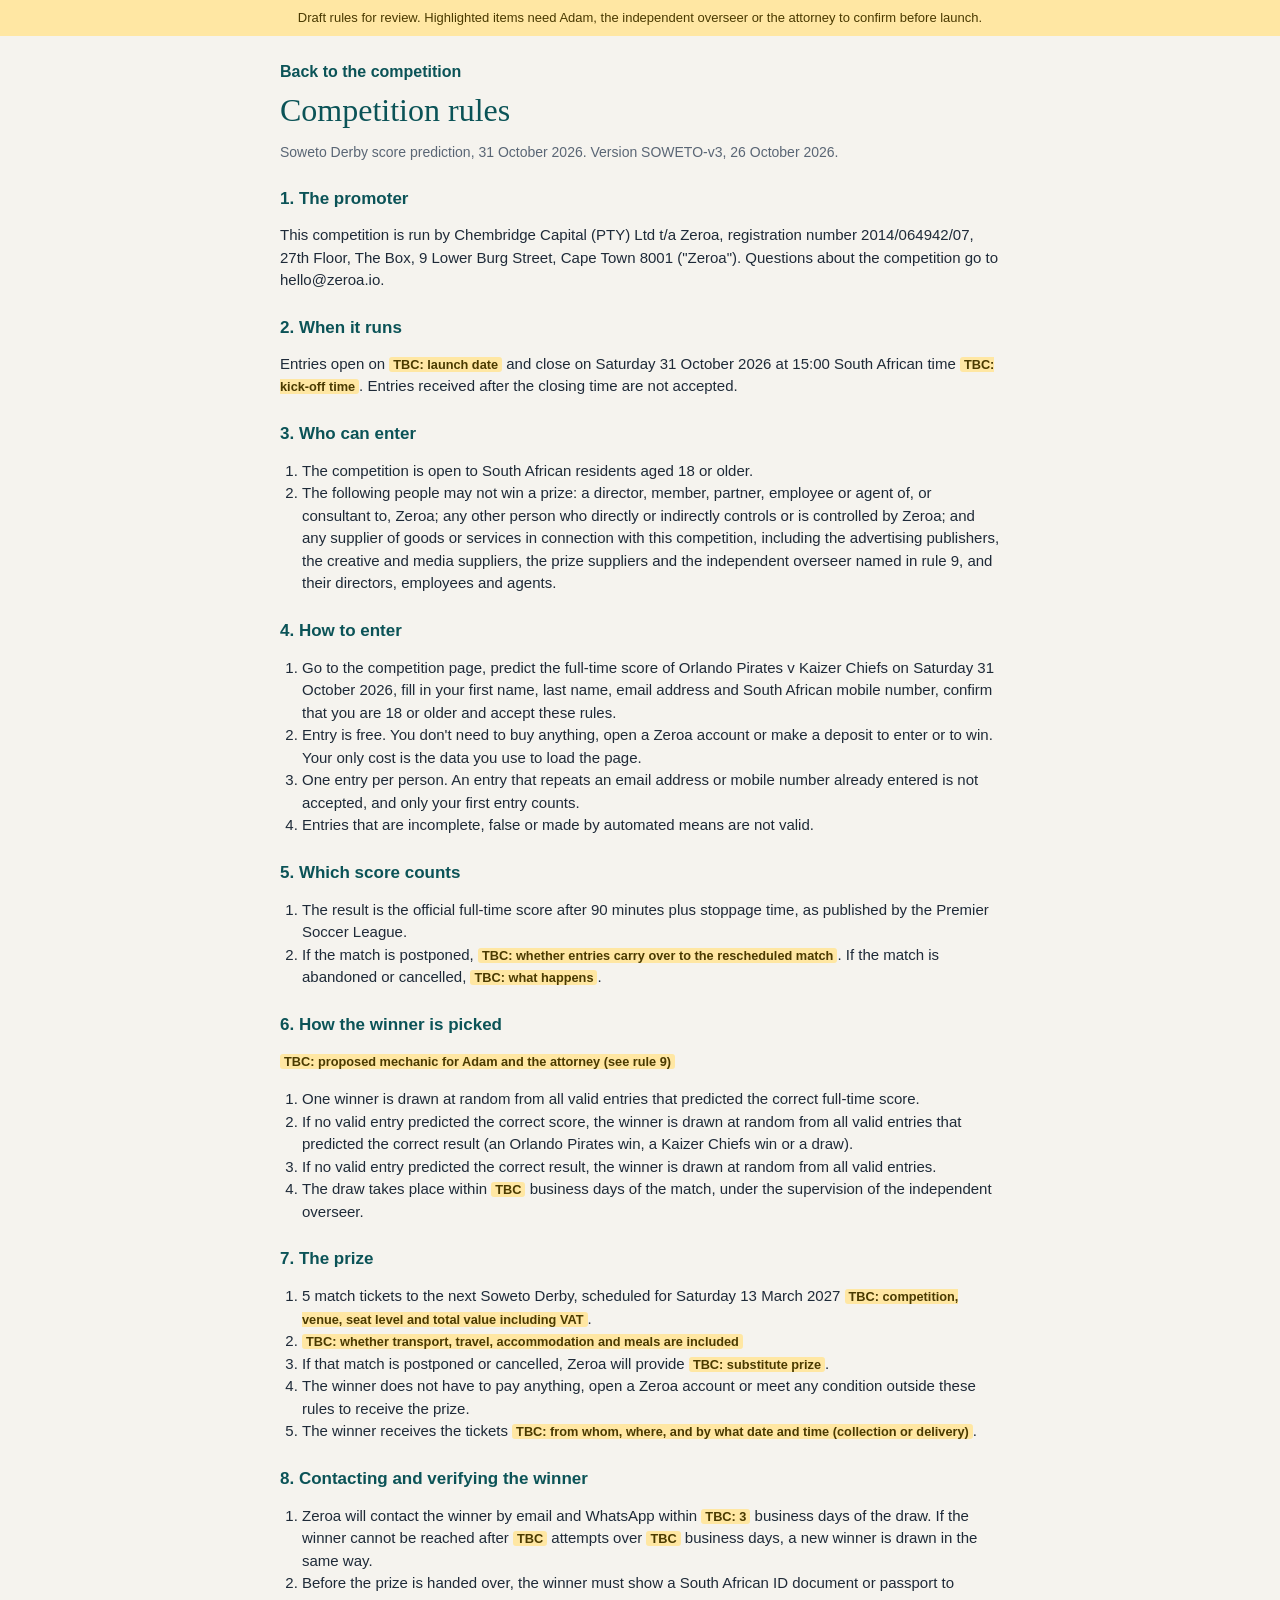
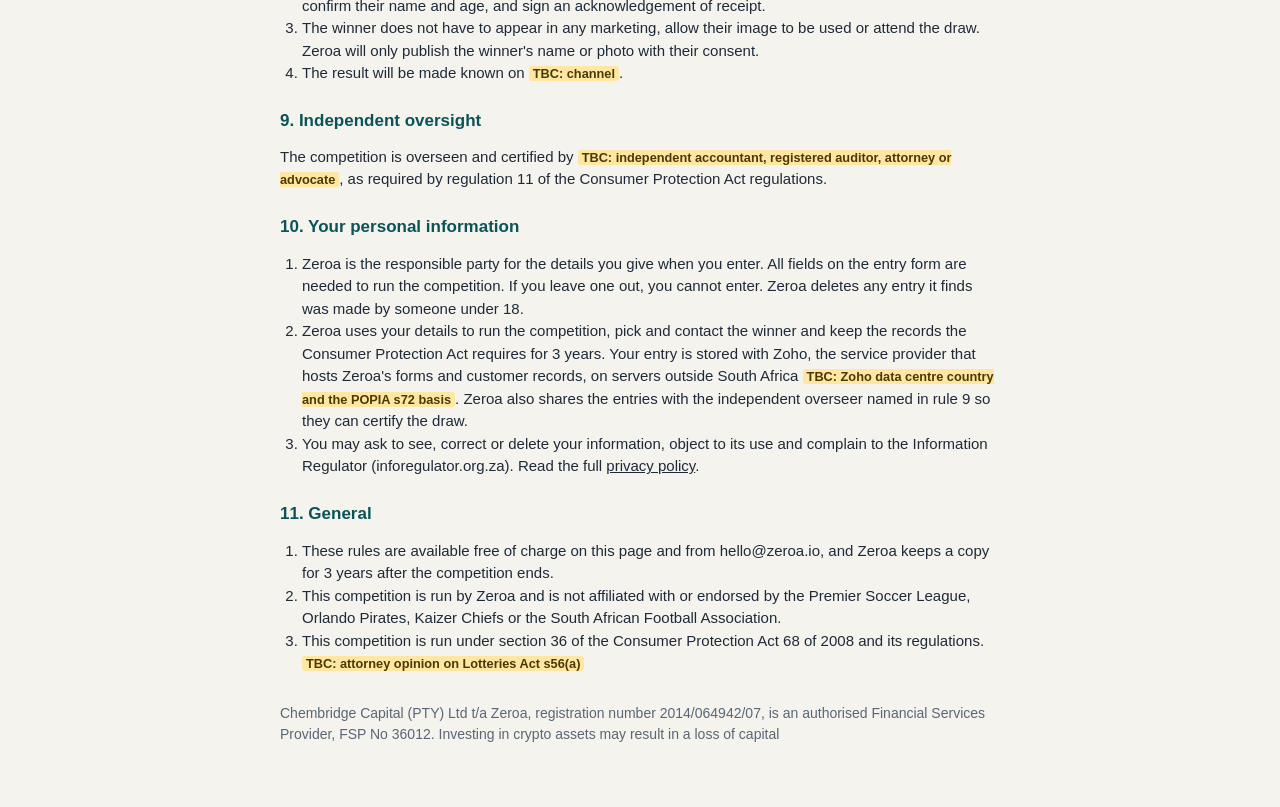
==== rules.html @ 2abee567 "Remove opt-in tick and How it works; winner contact line; all fields required Co-Authored-By: Claude" ====
<!DOCTYPE html>
<html lang="en">
<head>
  <meta charset="UTF-8">
  <meta name="viewport" content="width=device-width, initial-scale=1">
  <meta name="robots" content="noindex">
  <title>Competition rules: Soweto Derby score prediction | Zeroa</title>
  <link rel="stylesheet" href="style.css">
</head>
<body>
  <div class="draft-bar">Draft rules for review. Highlighted items need Adam, the independent overseer or the attorney to confirm before launch.</div>

  <main class="doc">
    <a class="back" href="index.html">Back to the competition</a>
    <h1>Competition rules</h1>
    <p class="meta">Soweto Derby score prediction, 31 October 2026. Version SOWETO-v3, 26 October 2026.</p>

    <h2>1. The promoter</h2>
    <p>This competition is run by Chembridge Capital (PTY) Ltd t/a Zeroa, registration number 2014/064942/07, 27th Floor, The Box, 9 Lower Burg Street, Cape Town 8001 ("Zeroa"). Questions about the competition go to hello@zeroa.io.</p>

    <h2>2. When it runs</h2>
    <p>Entries open on <span class="tbc">TBC: launch date</span> and close on Saturday 31 October 2026 at 15:00 South African time <span class="tbc">TBC: kick-off time</span>. Entries received after the closing time are not accepted.</p>

    <h2>3. Who can enter</h2>
    <ol>
      <li>The competition is open to South African residents aged 18 or older.</li>
      <li>The following people may not win a prize: a director, member, partner, employee or agent of, or consultant to, Zeroa; any other person who directly or indirectly controls or is controlled by Zeroa; and any supplier of goods or services in connection with this competition, including the advertising publishers, the creative and media suppliers, the prize suppliers and the independent overseer named in rule 9, and their directors, employees and agents.</li>
    </ol>

    <h2>4. How to enter</h2>
    <ol>
      <li>Go to the competition page, predict the full-time score of Orlando Pirates v Kaizer Chiefs on Saturday 31 October 2026, fill in your first name, last name, email address and South African mobile number, confirm that you are 18 or older and accept these rules.</li>
      <li>Entry is free. You don't need to buy anything, open a Zeroa account or make a deposit to enter or to win. Your only cost is the data you use to load the page.</li>
      <li>One entry per person. An entry that repeats an email address or mobile number already entered is not accepted, and only your first entry counts.</li>
      <li>Entries that are incomplete, false or made by automated means are not valid.</li>
    </ol>

    <h2>5. Which score counts</h2>
    <ol>
      <li>The result is the official full-time score after 90 minutes plus stoppage time, as published by the Premier Soccer League.</li>
      <li>If the match is postponed, <span class="tbc">TBC: whether entries carry over to the rescheduled match</span>. If the match is abandoned or cancelled, <span class="tbc">TBC: what happens</span>.</li>
    </ol>

    <h2>6. How the winner is picked</h2>
    <p><span class="tbc">TBC: proposed mechanic for Adam and the attorney (see rule 9)</span></p>
    <ol>
      <li>One winner is drawn at random from all valid entries that predicted the correct full-time score.</li>
      <li>If no valid entry predicted the correct score, the winner is drawn at random from all valid entries that predicted the correct result (an Orlando Pirates win, a Kaizer Chiefs win or a draw).</li>
      <li>If no valid entry predicted the correct result, the winner is drawn at random from all valid entries.</li>
      <li>The draw takes place within <span class="tbc">TBC</span> business days of the match, under the supervision of the independent overseer.</li>
    </ol>

    <h2>7. The prize</h2>
    <ol>
      <li>5 match tickets to the next Soweto Derby, scheduled for Saturday 13 March 2027 <span class="tbc">TBC: competition, venue, seat level and total value including VAT</span>.</li>
      <li><span class="tbc">TBC: whether transport, travel, accommodation and meals are included</span></li>
      <li>If that match is postponed or cancelled, Zeroa will provide <span class="tbc">TBC: substitute prize</span>.</li>
      <li>The winner does not have to pay anything, open a Zeroa account or meet any condition outside these rules to receive the prize.</li>
      <li>The winner receives the tickets <span class="tbc">TBC: from whom, where, and by what date and time (collection or delivery)</span>.</li>
    </ol>

    <h2>8. Contacting and verifying the winner</h2>
    <ol>
      <li>Zeroa will contact the winner by email and WhatsApp within <span class="tbc">TBC: 3</span> business days of the draw. If the winner cannot be reached after <span class="tbc">TBC</span> attempts over <span class="tbc">TBC</span> business days, a new winner is drawn in the same way.</li>
      <li>Before the prize is handed over, the winner must show a South African ID document or passport to confirm their name and age, and sign an acknowledgement of receipt.</li>
      <li>The winner does not have to appear in any marketing, allow their image to be used or attend the draw. Zeroa will only publish the winner's name or photo with their consent.</li>
      <li>The result will be made known on <span class="tbc">TBC: channel</span>.</li>
    </ol>

    <h2>9. Independent oversight</h2>
    <p>The competition is overseen and certified by <span class="tbc">TBC: independent accountant, registered auditor, attorney or advocate</span>, as required by regulation 11 of the Consumer Protection Act regulations.</p>

    <h2 id="privacy">10. Your personal information</h2>
    <ol>
      <li>Zeroa is the responsible party for the details you give when you enter. All fields on the entry form are needed to run the competition. If you leave one out, you cannot enter. Zeroa deletes any entry it finds was made by someone under 18.</li>
      <li>Zeroa uses your details to run the competition, pick and contact the winner and keep the records the Consumer Protection Act requires for 3 years. Your entry is stored with Zoho, the service provider that hosts Zeroa's forms and customer records, on servers outside South Africa <span class="tbc">TBC: Zoho data centre country and the POPIA s72 basis</span>. Zeroa also shares the entries with the independent overseer named in rule 9 so they can certify the draw.</li>
      <li>You may ask to see, correct or delete your information, object to its use and complain to the Information Regulator (inforegulator.org.za). Read the full <a href="https://www.zeroa.io/privacy-policy" target="_blank" rel="noopener">privacy policy</a>.</li>
    </ol>

    <h2>11. General</h2>
    <ol>
      <li>These rules are available free of charge on this page and from hello@zeroa.io, and Zeroa keeps a copy for 3 years after the competition ends.</li>
      <li>This competition is run by Zeroa and is not affiliated with or endorsed by the Premier Soccer League, Orlando Pirates, Kaizer Chiefs or the South African Football Association.</li>
      <li>This competition is run under section 36 of the Consumer Protection Act 68 of 2008 and its regulations. <span class="tbc">TBC: attorney opinion on Lotteries Act s56(a)</span></li>
    </ol>

    <p class="meta" style="margin-top:28px">Chembridge Capital (PTY) Ltd t/a Zeroa, registration number 2014/064942/07, is an authorised Financial Services Provider, FSP No 36012. Investing in crypto assets may result in a loss of capital</p>
  </main>
  <!-- the draft bar and TBC highlights stay on until every TBC above is replaced with confirmed wording -->
  <script>if (document.querySelector('.tbc')) document.body.classList.add('draft');</script>
</body>
</html>
---- style.css ----
/* Soweto Derby competition: Adam Kramer's slide 6 mock (teal card on cream), brand tokens from Zeroa KB build/cream/brand.css */
:root {
  --bg: #f5f3ee;
  --ink: #1e2a38;
  --muted: #5a6675;
  --teal: #127e83;
  --teal-deep: #0b5357;
  --teal-dark: #08393c;
  --line: rgba(255, 255, 255, 0.28);
  --bad: #ffb4a8;
  --serif: Georgia, "Georgia Pro", "Times New Roman", serif;
  --sans: "Segoe UI", Arial, Helvetica, sans-serif;
}
* { box-sizing: border-box; }
html, body { margin: 0; padding: 0; }
body { background: var(--bg); color: var(--ink); font: 16px/1.5 var(--sans); -webkit-text-size-adjust: 100%; }
a { color: inherit; }

/* review build only: shows until DRAFT is switched off in the page script */
.draft-bar { display: none; background: #ffe7a3; color: #4a3a00; font-size: 13px; padding: 8px 16px; text-align: center; }
.draft .draft-bar { display: block; }
.tbc { display: none; }
.draft .tbc { display: inline; background: #ffe7a3; color: #4a3a00; border-radius: 3px; padding: 0 4px; font-size: 0.85em; font-weight: 600; }

.shell { max-width: 560px; margin: 0 auto; padding: 0 0 32px; }
.card { background: var(--teal); color: #fff; overflow: hidden; }
@media (min-width: 600px) { .shell { padding: 32px 16px 48px; } .card { border-radius: 18px; box-shadow: 0 12px 40px rgba(8, 57, 60, 0.18); } }

/* hero: Adam's photo goes in --hero-img when he sends it; until then a pitch-line gradient holds the space */
.hero { position: relative; padding: 36px 24px 56px; background:
    linear-gradient(160deg, rgba(8, 57, 60, 0.55), rgba(8, 57, 60, 0.15)),
    var(--hero-img, repeating-linear-gradient(90deg, transparent 0 46px, rgba(255, 255, 255, 0.05) 46px 48px)),
    linear-gradient(160deg, var(--teal-dark), var(--teal-deep));
  background-size: cover; background-position: center; clip-path: polygon(0 0, 100% 0, 100% 86%, 0 100%); }
.hero h1 { font: 400 clamp(34px, 9vw, 46px)/1.05 var(--serif); margin: 0 0 14px; letter-spacing: -0.5px; }
.hero p { margin: 0; max-width: 30em; font-size: 15px; color: rgba(255, 255, 255, 0.92); }

.body { padding: 8px 24px 28px; }
.match { display: grid; grid-template-columns: 1fr auto auto auto 1fr; align-items: center; gap: 10px; margin: 6px 0 4px; }
.match .team { font-weight: 600; font-size: 16px; line-height: 1.2; }
.match .team.home { text-align: right; }
.match .dash { font-size: 22px; opacity: 0.85; }
.score { width: 54px; height: 54px; border: 2px solid transparent; border-radius: 10px; background: #fff; color: var(--ink);
  font: 600 26px var(--sans); text-align: center; -moz-appearance: textfield; }
.score::-webkit-outer-spin-button, .score::-webkit-inner-spin-button { -webkit-appearance: none; margin: 0; }
.hint { font-size: 13px; color: #fff; text-align: center; margin: 4px 0 18px; }

.grid { display: grid; grid-template-columns: 1fr 1fr; gap: 0 14px; }
.field { margin-bottom: 12px; }
.field.full { grid-column: 1 / -1; }
@media (max-width: 380px) { .grid { grid-template-columns: 1fr; } }
label.lbl { display: block; font-size: 14px; font-weight: 500; margin-bottom: 4px; }
input.txt { width: 100%; height: 46px; border: 2px solid transparent; border-radius: 10px; background: #fff; color: var(--ink); padding: 10px 12px; font: 16px var(--sans); }
input.bad, .score.bad { border-color: var(--bad); }
input.txt:focus, .score:focus { outline: none; border-color: #ffd36b; }
.err { display: none; background: #fff1ef; color: #a1261b; font-size: 13px; font-weight: 600; border-radius: 6px; padding: 4px 8px; margin-top: 6px; }
.err.show { display: block; }

.tick { display: flex; gap: 10px; align-items: flex-start; margin: 10px 0 2px; font-size: 14px; cursor: pointer; }
.tick input { width: 20px; height: 20px; min-width: 20px; margin: 1px 0 0; accent-color: #fff; cursor: pointer; }
.go { display: block; width: 100%; margin-top: 18px; border: 0; border-radius: 28px; background: #fff; color: var(--teal-deep);
  font: 700 17px var(--sans); padding: 15px 0; cursor: pointer; }
.go:hover { background: #e9f4f4; }
.go:focus-visible, .tick input:focus-visible { outline: 3px solid #ffd36b; outline-offset: 2px; }
.notice { font-size: 12.5px; color: #fff; margin: 12px 0 0; }
.go:disabled { opacity: 0.7; cursor: wait; }

.disclaimer { margin: 0; padding: 0 24px 4px; font-size: 13px; color: #fff; text-align: center; }

.brand { text-align: center; padding: 22px 24px 26px; }
.brand img { width: 128px; height: auto; filter: brightness(0) invert(1); }

.done, .closed { display: none; padding: 8px 24px 28px; }
.done h2, .closed h2 { font: 400 34px/1.1 var(--serif); margin: 0 0 12px; }
.pick { background: rgba(8, 57, 60, 0.35); border-radius: 12px; padding: 14px 16px; margin: 14px 0; font-size: 18px; font-weight: 600; text-align: center; }
.join { display: inline-block; margin-top: 8px; background: #fff; color: var(--teal-deep); border-radius: 22px; padding: 11px 20px; font-weight: 700; text-decoration: none; }
.state-done .entry, .state-closed .entry { display: none; }
.state-done .done { display: block; }
.state-closed .closed { display: block; }

.foot { color: var(--muted); font-size: 12px; line-height: 1.5; padding: 16px 24px 0; }
.foot p { margin: 0 0 8px; }

/* rules page */
.doc { max-width: 760px; margin: 0 auto; padding: 24px 20px 48px; color: var(--ink); }
.doc h1 { font: 400 32px/1.15 var(--serif); color: var(--teal-deep); margin: 8px 0 4px; }
.doc h2 { font: 600 17px var(--sans); color: var(--teal-deep); margin: 26px 0 8px; }
.doc p, .doc li { font-size: 15px; }
.doc ol, .doc ul { padding-left: 22px; }
.doc .meta { color: var(--muted); font-size: 14px; }
.doc .back { color: var(--teal-deep); font-weight: 600; text-decoration: none; }
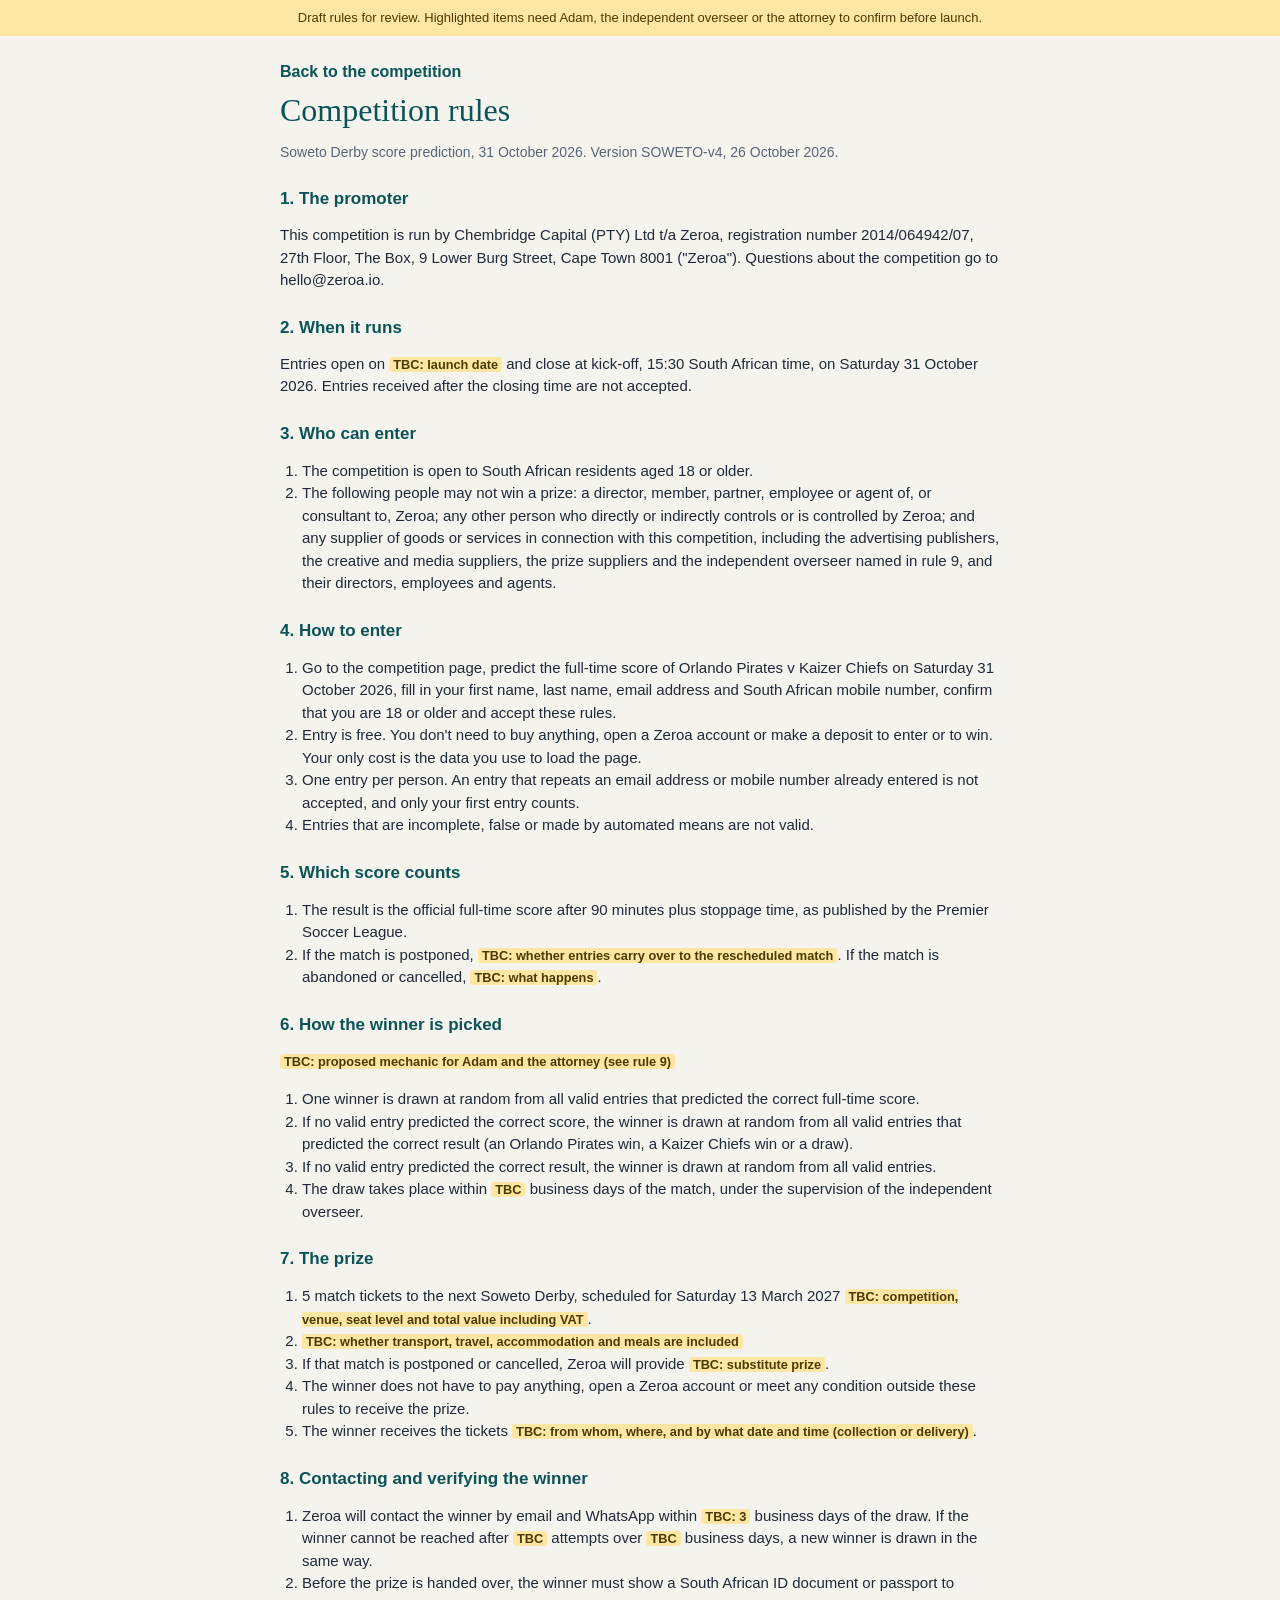
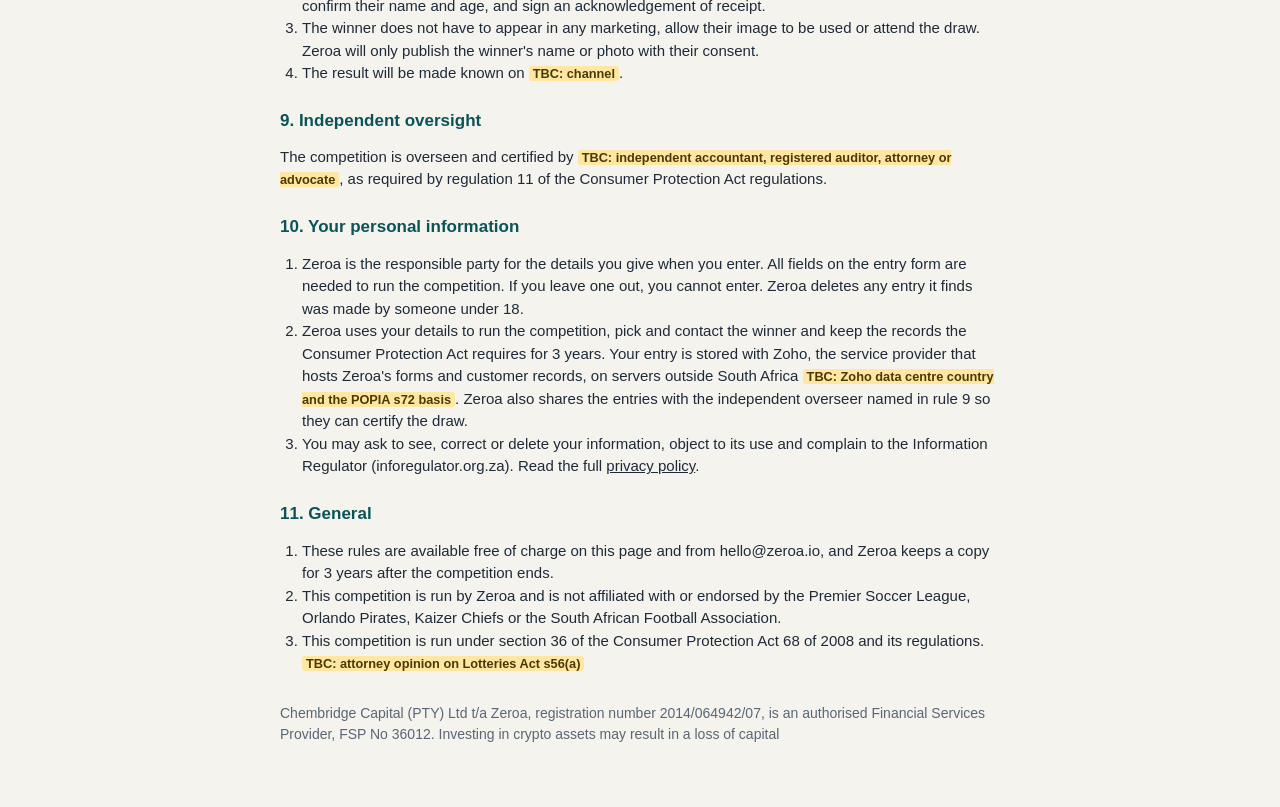
==== commit 1d294153: "Close entries at kick-off, 15:30 SAST on 31 Oct; show it on the page Co-Authored-By: Claude Opus 5.5" ====
--- a/rules.html
+++ b/rules.html
@@ -5,7 +5,7 @@
   <meta name="viewport" content="width=device-width, initial-scale=1">
   <meta name="robots" content="noindex">
   <title>Competition rules: Soweto Derby score prediction | Zeroa</title>
-  <link rel="stylesheet" href="style.css">
+  <link rel="stylesheet" href="style.css?v=4">
 </head>
 <body>
   <div class="draft-bar">Draft rules for review. Highlighted items need Adam, the independent overseer or the attorney to confirm before launch.</div>
@@ -13,13 +13,13 @@
   <main class="doc">
     <a class="back" href="index.html">Back to the competition</a>
     <h1>Competition rules</h1>
-    <p class="meta">Soweto Derby score prediction, 31 October 2026. Version SOWETO-v3, 26 October 2026.</p>
+    <p class="meta">Soweto Derby score prediction, 31 October 2026. Version SOWETO-v4, 26 October 2026.</p>
 
     <h2>1. The promoter</h2>
     <p>This competition is run by Chembridge Capital (PTY) Ltd t/a Zeroa, registration number 2014/064942/07, 27th Floor, The Box, 9 Lower Burg Street, Cape Town 8001 ("Zeroa"). Questions about the competition go to hello@zeroa.io.</p>
 
     <h2>2. When it runs</h2>
-    <p>Entries open on <span class="tbc">TBC: launch date</span> and close on Saturday 31 October 2026 at 15:00 South African time <span class="tbc">TBC: kick-off time</span>. Entries received after the closing time are not accepted.</p>
+    <p>Entries open on <span class="tbc">TBC: launch date</span> and close at kick-off, 15:30 South African time, on Saturday 31 October 2026. Entries received after the closing time are not accepted.</p>
 
     <h2>3. Who can enter</h2>
     <ol>
--- a/style.css
+++ b/style.css
@@ -34,6 +34,7 @@
   background-size: cover; background-position: center; clip-path: polygon(0 0, 100% 0, 100% 86%, 0 100%); }
 .hero h1 { font: 400 clamp(34px, 9vw, 46px)/1.05 var(--serif); margin: 0 0 14px; letter-spacing: -0.5px; }
 .hero p { margin: 0; max-width: 30em; font-size: 15px; color: rgba(255, 255, 255, 0.92); }
+.hero .closes { margin-top: 10px; font-weight: 600; color: #fff; }
 
 .body { padding: 8px 24px 28px; }
 .match { display: grid; grid-template-columns: 1fr auto auto auto 1fr; align-items: center; gap: 10px; margin: 6px 0 4px; }
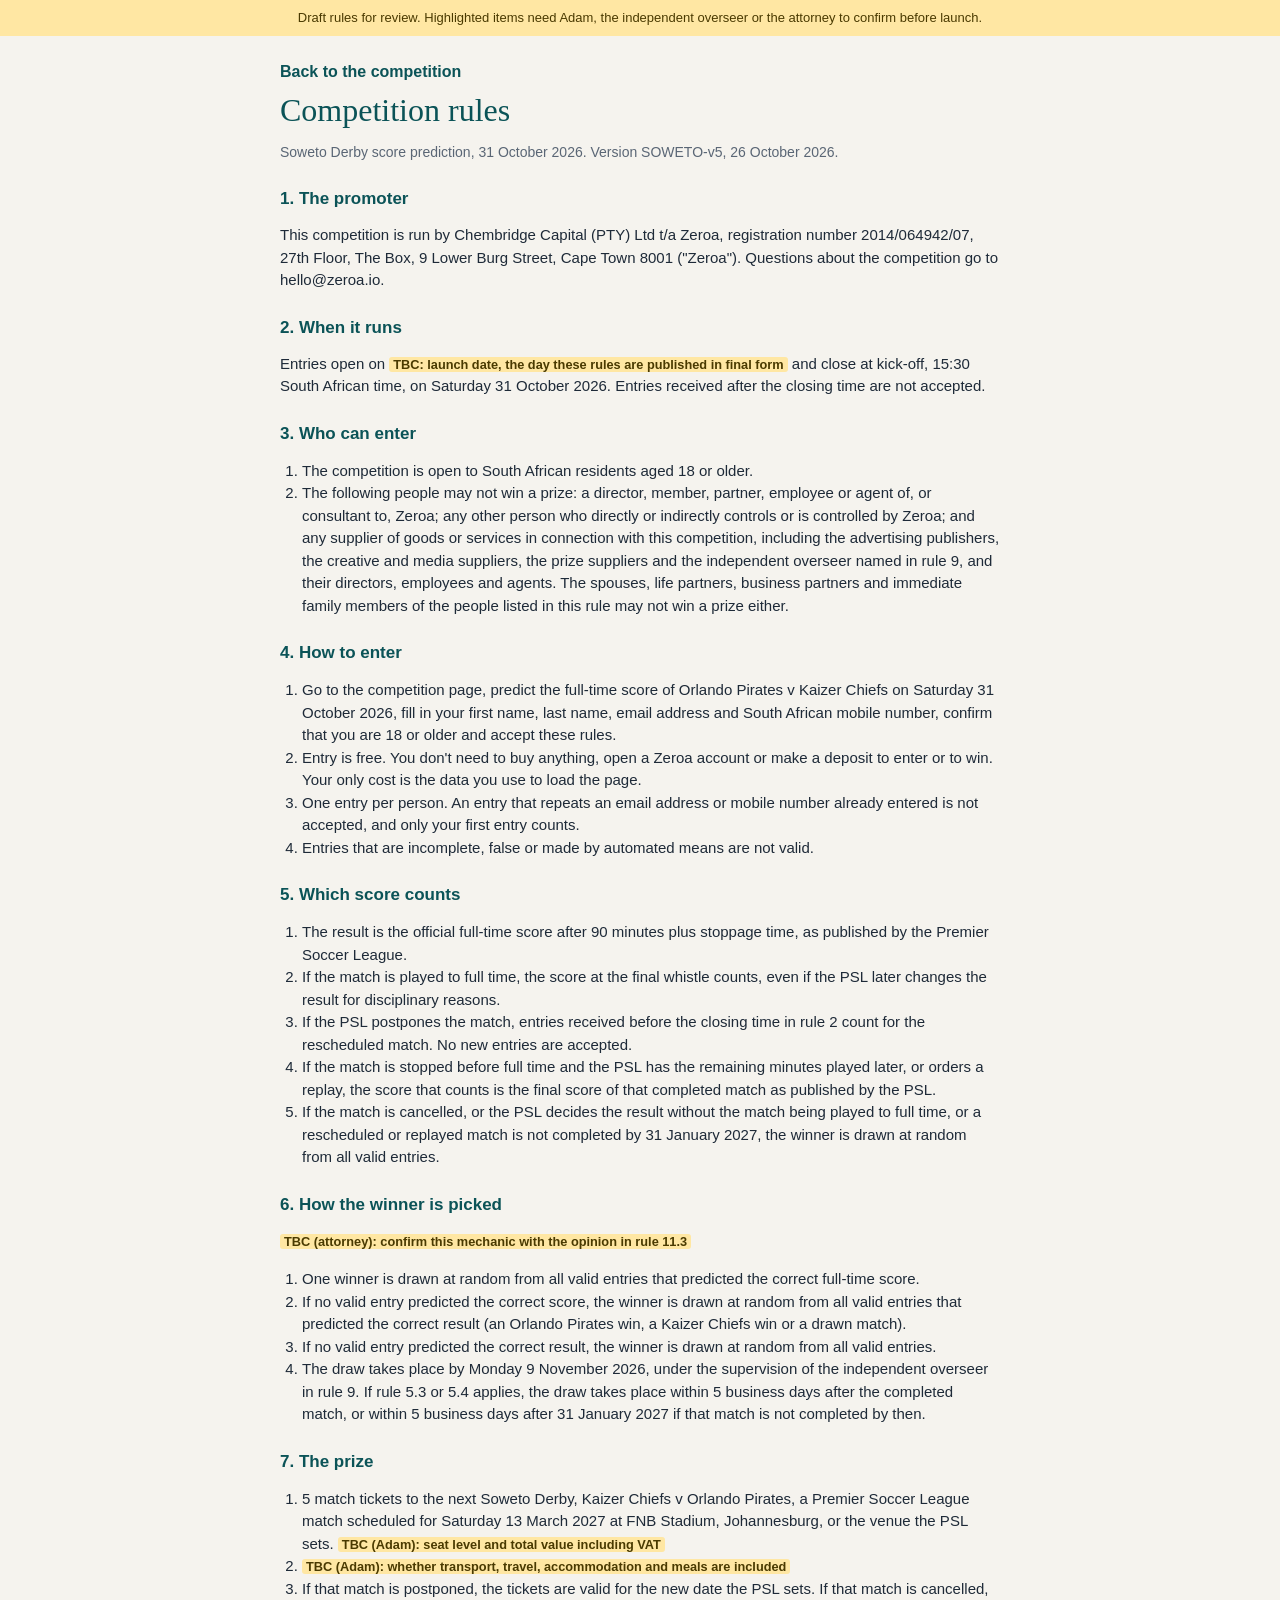
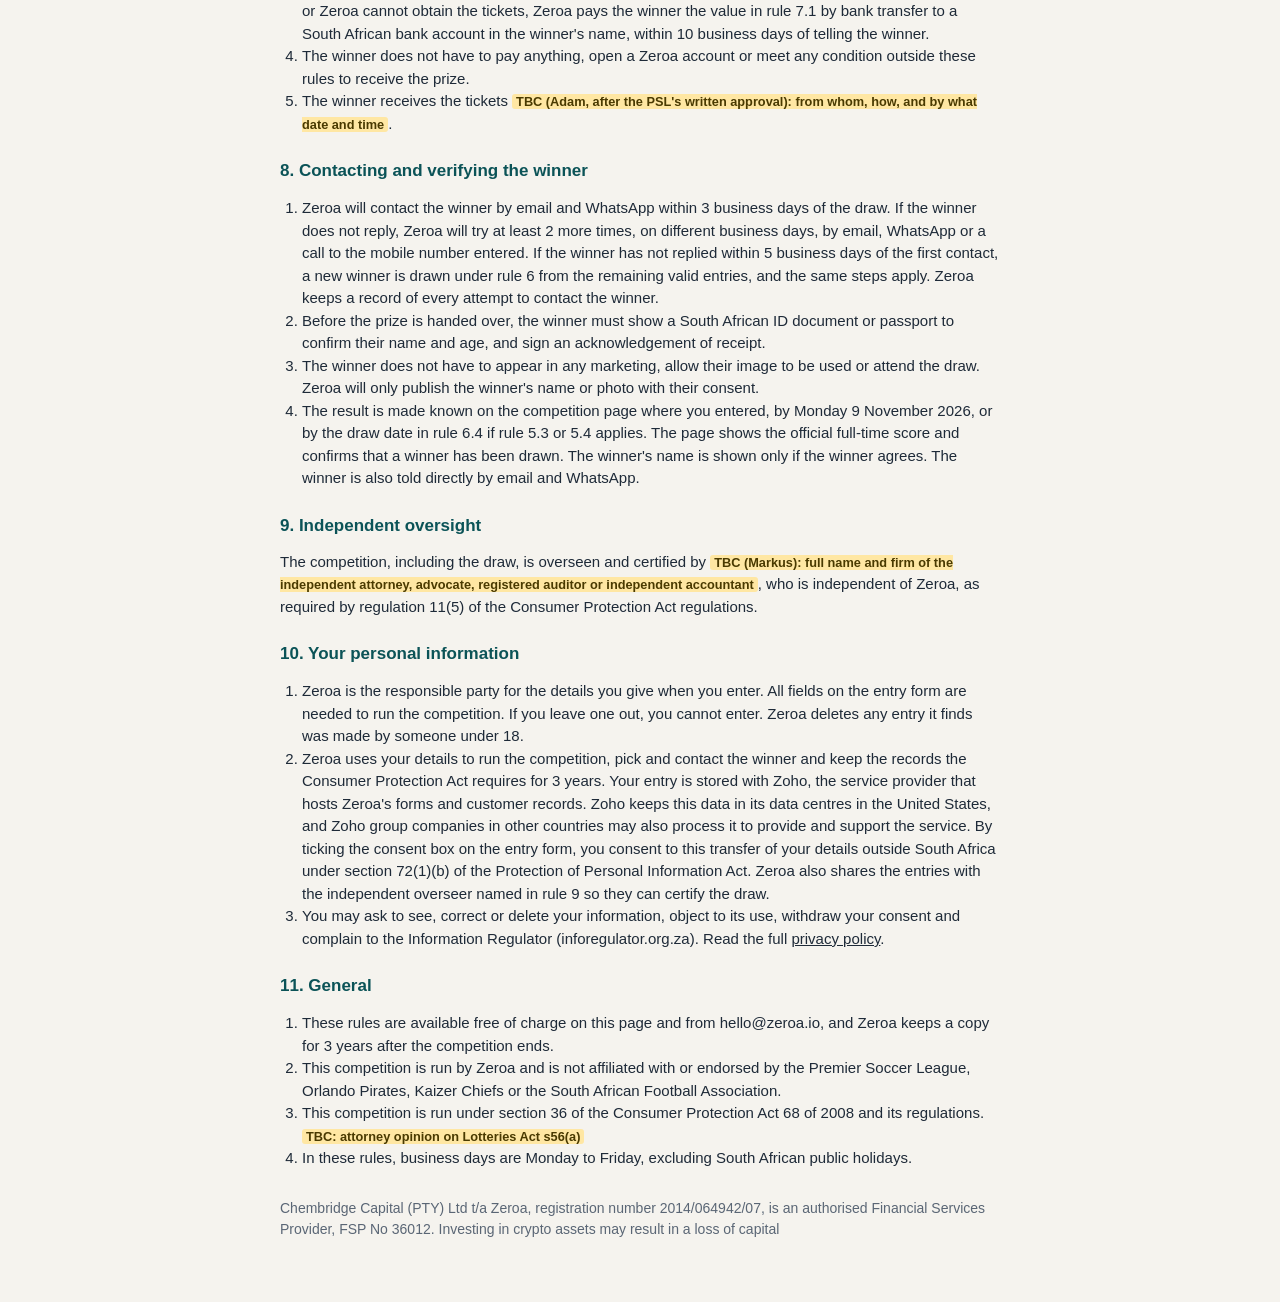
==== commit a5e08176: "v5: close sourced and decided TBCs (postponement, draw by 9 Nov, winner contact, US data consent tic" ====
--- a/rules.html
+++ b/rules.html
@@ -13,18 +13,18 @@
   <main class="doc">
     <a class="back" href="index.html">Back to the competition</a>
     <h1>Competition rules</h1>
-    <p class="meta">Soweto Derby score prediction, 31 October 2026. Version SOWETO-v4, 26 October 2026.</p>
+    <p class="meta">Soweto Derby score prediction, 31 October 2026. Version SOWETO-v5, 26 October 2026.</p>
 
     <h2>1. The promoter</h2>
     <p>This competition is run by Chembridge Capital (PTY) Ltd t/a Zeroa, registration number 2014/064942/07, 27th Floor, The Box, 9 Lower Burg Street, Cape Town 8001 ("Zeroa"). Questions about the competition go to hello@zeroa.io.</p>
 
     <h2>2. When it runs</h2>
-    <p>Entries open on <span class="tbc">TBC: launch date</span> and close at kick-off, 15:30 South African time, on Saturday 31 October 2026. Entries received after the closing time are not accepted.</p>
+    <p>Entries open on <span class="tbc">TBC: launch date, the day these rules are published in final form</span> and close at kick-off, 15:30 South African time, on Saturday 31 October 2026. Entries received after the closing time are not accepted.</p>
 
     <h2>3. Who can enter</h2>
     <ol>
       <li>The competition is open to South African residents aged 18 or older.</li>
-      <li>The following people may not win a prize: a director, member, partner, employee or agent of, or consultant to, Zeroa; any other person who directly or indirectly controls or is controlled by Zeroa; and any supplier of goods or services in connection with this competition, including the advertising publishers, the creative and media suppliers, the prize suppliers and the independent overseer named in rule 9, and their directors, employees and agents.</li>
+      <li>The following people may not win a prize: a director, member, partner, employee or agent of, or consultant to, Zeroa; any other person who directly or indirectly controls or is controlled by Zeroa; and any supplier of goods or services in connection with this competition, including the advertising publishers, the creative and media suppliers, the prize suppliers and the independent overseer named in rule 9, and their directors, employees and agents. The spouses, life partners, business partners and immediate family members of the people listed in this rule may not win a prize either.</li>
     </ol>
 
     <h2>4. How to enter</h2>
@@ -38,43 +38,46 @@
     <h2>5. Which score counts</h2>
     <ol>
       <li>The result is the official full-time score after 90 minutes plus stoppage time, as published by the Premier Soccer League.</li>
-      <li>If the match is postponed, <span class="tbc">TBC: whether entries carry over to the rescheduled match</span>. If the match is abandoned or cancelled, <span class="tbc">TBC: what happens</span>.</li>
+      <li>If the match is played to full time, the score at the final whistle counts, even if the PSL later changes the result for disciplinary reasons.</li>
+      <li>If the PSL postpones the match, entries received before the closing time in rule 2 count for the rescheduled match. No new entries are accepted.</li>
+      <li>If the match is stopped before full time and the PSL has the remaining minutes played later, or orders a replay, the score that counts is the final score of that completed match as published by the PSL.</li>
+      <li>If the match is cancelled, or the PSL decides the result without the match being played to full time, or a rescheduled or replayed match is not completed by 31 January 2027, the winner is drawn at random from all valid entries.</li>
     </ol>
 
     <h2>6. How the winner is picked</h2>
-    <p><span class="tbc">TBC: proposed mechanic for Adam and the attorney (see rule 9)</span></p>
+    <p><span class="tbc">TBC (attorney): confirm this mechanic with the opinion in rule 11.3</span></p>
     <ol>
       <li>One winner is drawn at random from all valid entries that predicted the correct full-time score.</li>
-      <li>If no valid entry predicted the correct score, the winner is drawn at random from all valid entries that predicted the correct result (an Orlando Pirates win, a Kaizer Chiefs win or a draw).</li>
+      <li>If no valid entry predicted the correct score, the winner is drawn at random from all valid entries that predicted the correct result (an Orlando Pirates win, a Kaizer Chiefs win or a drawn match).</li>
       <li>If no valid entry predicted the correct result, the winner is drawn at random from all valid entries.</li>
-      <li>The draw takes place within <span class="tbc">TBC</span> business days of the match, under the supervision of the independent overseer.</li>
+      <li>The draw takes place by Monday 9 November 2026, under the supervision of the independent overseer in rule 9. If rule 5.3 or 5.4 applies, the draw takes place within 5 business days after the completed match, or within 5 business days after 31 January 2027 if that match is not completed by then.</li>
     </ol>
 
     <h2>7. The prize</h2>
     <ol>
-      <li>5 match tickets to the next Soweto Derby, scheduled for Saturday 13 March 2027 <span class="tbc">TBC: competition, venue, seat level and total value including VAT</span>.</li>
-      <li><span class="tbc">TBC: whether transport, travel, accommodation and meals are included</span></li>
-      <li>If that match is postponed or cancelled, Zeroa will provide <span class="tbc">TBC: substitute prize</span>.</li>
+      <li>5 match tickets to the next Soweto Derby, Kaizer Chiefs v Orlando Pirates, a Premier Soccer League match scheduled for Saturday 13 March 2027 at FNB Stadium, Johannesburg, or the venue the PSL sets. <span class="tbc">TBC (Adam): seat level and total value including VAT</span></li>
+      <li><span class="tbc">TBC (Adam): whether transport, travel, accommodation and meals are included</span></li>
+      <li>If that match is postponed, the tickets are valid for the new date the PSL sets. If that match is cancelled, or Zeroa cannot obtain the tickets, Zeroa pays the winner the value in rule 7.1 by bank transfer to a South African bank account in the winner's name, within 10 business days of telling the winner.</li>
       <li>The winner does not have to pay anything, open a Zeroa account or meet any condition outside these rules to receive the prize.</li>
-      <li>The winner receives the tickets <span class="tbc">TBC: from whom, where, and by what date and time (collection or delivery)</span>.</li>
+      <li>The winner receives the tickets <span class="tbc">TBC (Adam, after the PSL's written approval): from whom, how, and by what date and time</span>.</li>
     </ol>
 
     <h2>8. Contacting and verifying the winner</h2>
     <ol>
-      <li>Zeroa will contact the winner by email and WhatsApp within <span class="tbc">TBC: 3</span> business days of the draw. If the winner cannot be reached after <span class="tbc">TBC</span> attempts over <span class="tbc">TBC</span> business days, a new winner is drawn in the same way.</li>
+      <li>Zeroa will contact the winner by email and WhatsApp within 3 business days of the draw. If the winner does not reply, Zeroa will try at least 2 more times, on different business days, by email, WhatsApp or a call to the mobile number entered. If the winner has not replied within 5 business days of the first contact, a new winner is drawn under rule 6 from the remaining valid entries, and the same steps apply. Zeroa keeps a record of every attempt to contact the winner.</li>
       <li>Before the prize is handed over, the winner must show a South African ID document or passport to confirm their name and age, and sign an acknowledgement of receipt.</li>
       <li>The winner does not have to appear in any marketing, allow their image to be used or attend the draw. Zeroa will only publish the winner's name or photo with their consent.</li>
-      <li>The result will be made known on <span class="tbc">TBC: channel</span>.</li>
+      <li>The result is made known on the competition page where you entered, by Monday 9 November 2026, or by the draw date in rule 6.4 if rule 5.3 or 5.4 applies. The page shows the official full-time score and confirms that a winner has been drawn. The winner's name is shown only if the winner agrees. The winner is also told directly by email and WhatsApp.</li>
     </ol>
 
     <h2>9. Independent oversight</h2>
-    <p>The competition is overseen and certified by <span class="tbc">TBC: independent accountant, registered auditor, attorney or advocate</span>, as required by regulation 11 of the Consumer Protection Act regulations.</p>
+    <p>The competition, including the draw, is overseen and certified by <span class="tbc">TBC (Markus): full name and firm of the independent attorney, advocate, registered auditor or independent accountant</span>, who is independent of Zeroa, as required by regulation 11(5) of the Consumer Protection Act regulations.</p>
 
     <h2 id="privacy">10. Your personal information</h2>
     <ol>
       <li>Zeroa is the responsible party for the details you give when you enter. All fields on the entry form are needed to run the competition. If you leave one out, you cannot enter. Zeroa deletes any entry it finds was made by someone under 18.</li>
-      <li>Zeroa uses your details to run the competition, pick and contact the winner and keep the records the Consumer Protection Act requires for 3 years. Your entry is stored with Zoho, the service provider that hosts Zeroa's forms and customer records, on servers outside South Africa <span class="tbc">TBC: Zoho data centre country and the POPIA s72 basis</span>. Zeroa also shares the entries with the independent overseer named in rule 9 so they can certify the draw.</li>
-      <li>You may ask to see, correct or delete your information, object to its use and complain to the Information Regulator (inforegulator.org.za). Read the full <a href="https://www.zeroa.io/privacy-policy" target="_blank" rel="noopener">privacy policy</a>.</li>
+      <li>Zeroa uses your details to run the competition, pick and contact the winner and keep the records the Consumer Protection Act requires for 3 years. Your entry is stored with Zoho, the service provider that hosts Zeroa's forms and customer records. Zoho keeps this data in its data centres in the United States, and Zoho group companies in other countries may also process it to provide and support the service. By ticking the consent box on the entry form, you consent to this transfer of your details outside South Africa under section 72(1)(b) of the Protection of Personal Information Act. Zeroa also shares the entries with the independent overseer named in rule 9 so they can certify the draw.</li>
+      <li>You may ask to see, correct or delete your information, object to its use, withdraw your consent and complain to the Information Regulator (inforegulator.org.za). Read the full <a href="https://www.zeroa.io/privacy-policy" target="_blank" rel="noopener">privacy policy</a>.</li>
     </ol>
 
     <h2>11. General</h2>
@@ -82,6 +85,7 @@
       <li>These rules are available free of charge on this page and from hello@zeroa.io, and Zeroa keeps a copy for 3 years after the competition ends.</li>
       <li>This competition is run by Zeroa and is not affiliated with or endorsed by the Premier Soccer League, Orlando Pirates, Kaizer Chiefs or the South African Football Association.</li>
       <li>This competition is run under section 36 of the Consumer Protection Act 68 of 2008 and its regulations. <span class="tbc">TBC: attorney opinion on Lotteries Act s56(a)</span></li>
+      <li>In these rules, business days are Monday to Friday, excluding South African public holidays.</li>
     </ol>
 
     <p class="meta" style="margin-top:28px">Chembridge Capital (PTY) Ltd t/a Zeroa, registration number 2014/064942/07, is an authorised Financial Services Provider, FSP No 36012. Investing in crypto assets may result in a loss of capital</p>
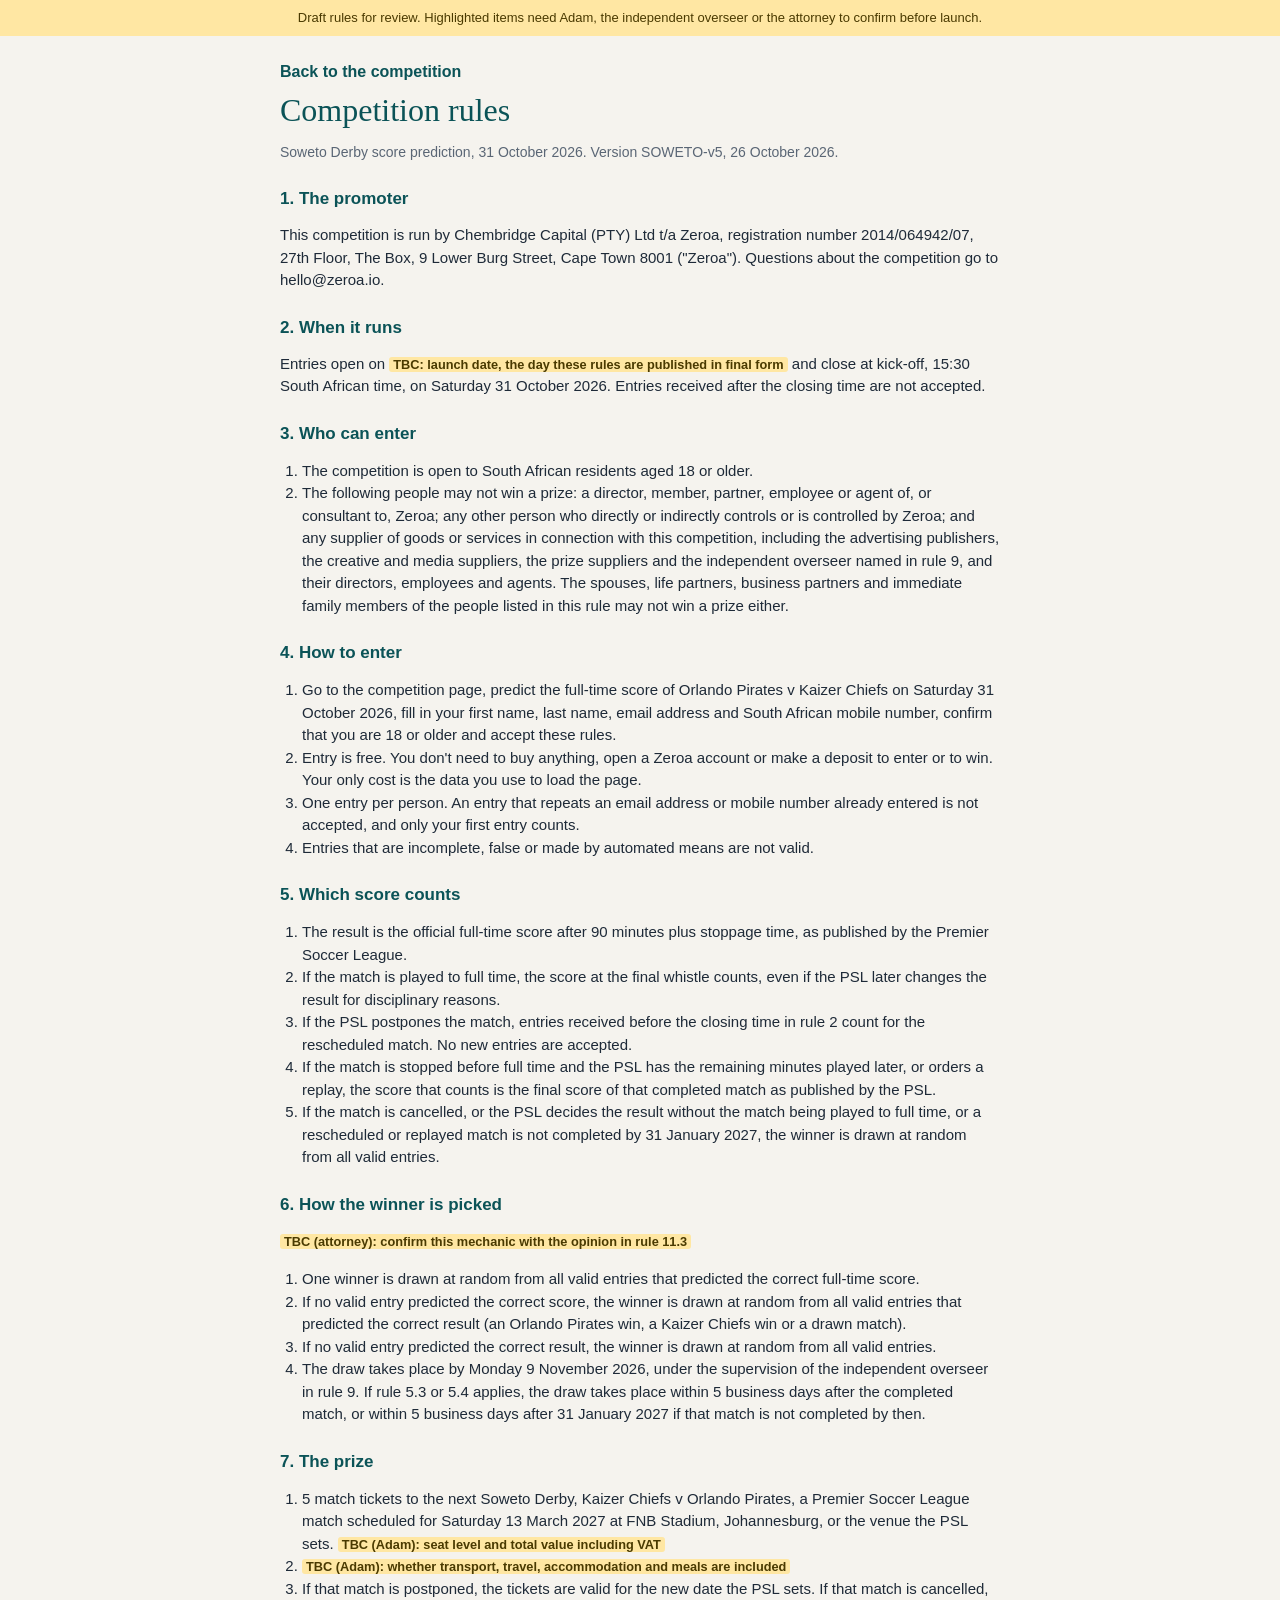
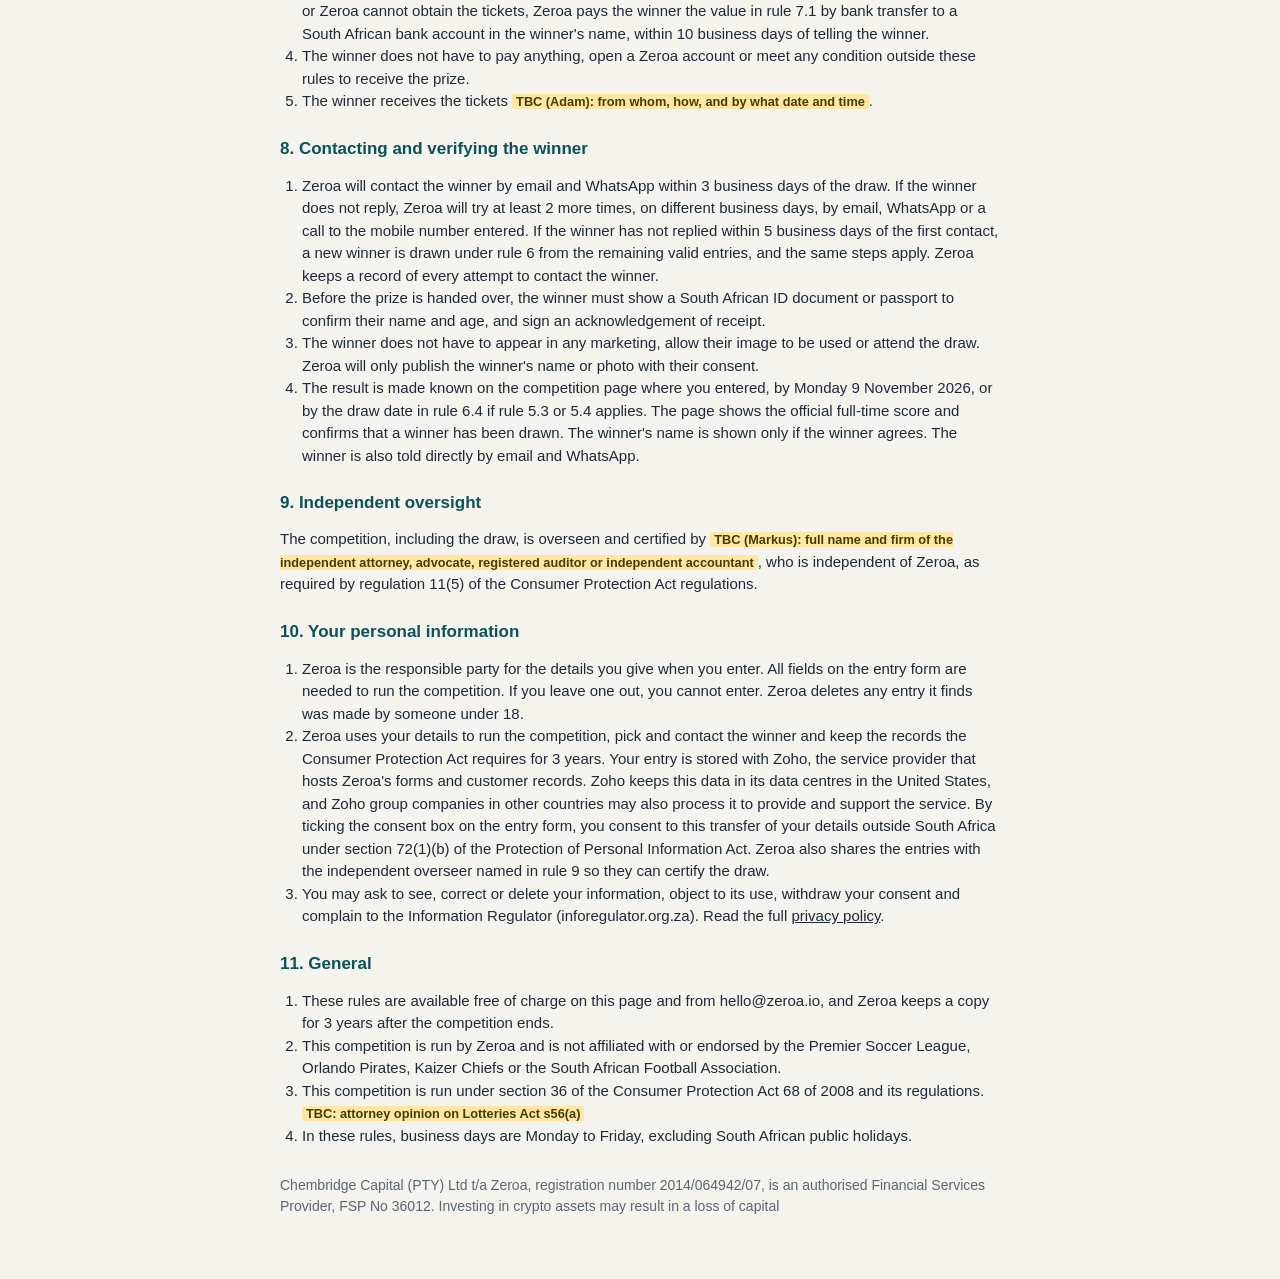
==== commit fd71ca16: "Rules 7.5: drop the PSL approval reference (Markus's call) Co-Authored-By: Claude Opus 5.5 <noreply@" ====
--- a/rules.html
+++ b/rules.html
@@ -59,7 +59,7 @@
       <li><span class="tbc">TBC (Adam): whether transport, travel, accommodation and meals are included</span></li>
       <li>If that match is postponed, the tickets are valid for the new date the PSL sets. If that match is cancelled, or Zeroa cannot obtain the tickets, Zeroa pays the winner the value in rule 7.1 by bank transfer to a South African bank account in the winner's name, within 10 business days of telling the winner.</li>
       <li>The winner does not have to pay anything, open a Zeroa account or meet any condition outside these rules to receive the prize.</li>
-      <li>The winner receives the tickets <span class="tbc">TBC (Adam, after the PSL's written approval): from whom, how, and by what date and time</span>.</li>
+      <li>The winner receives the tickets <span class="tbc">TBC (Adam): from whom, how, and by what date and time</span>.</li>
     </ol>
 
     <h2>8. Contacting and verifying the winner</h2>
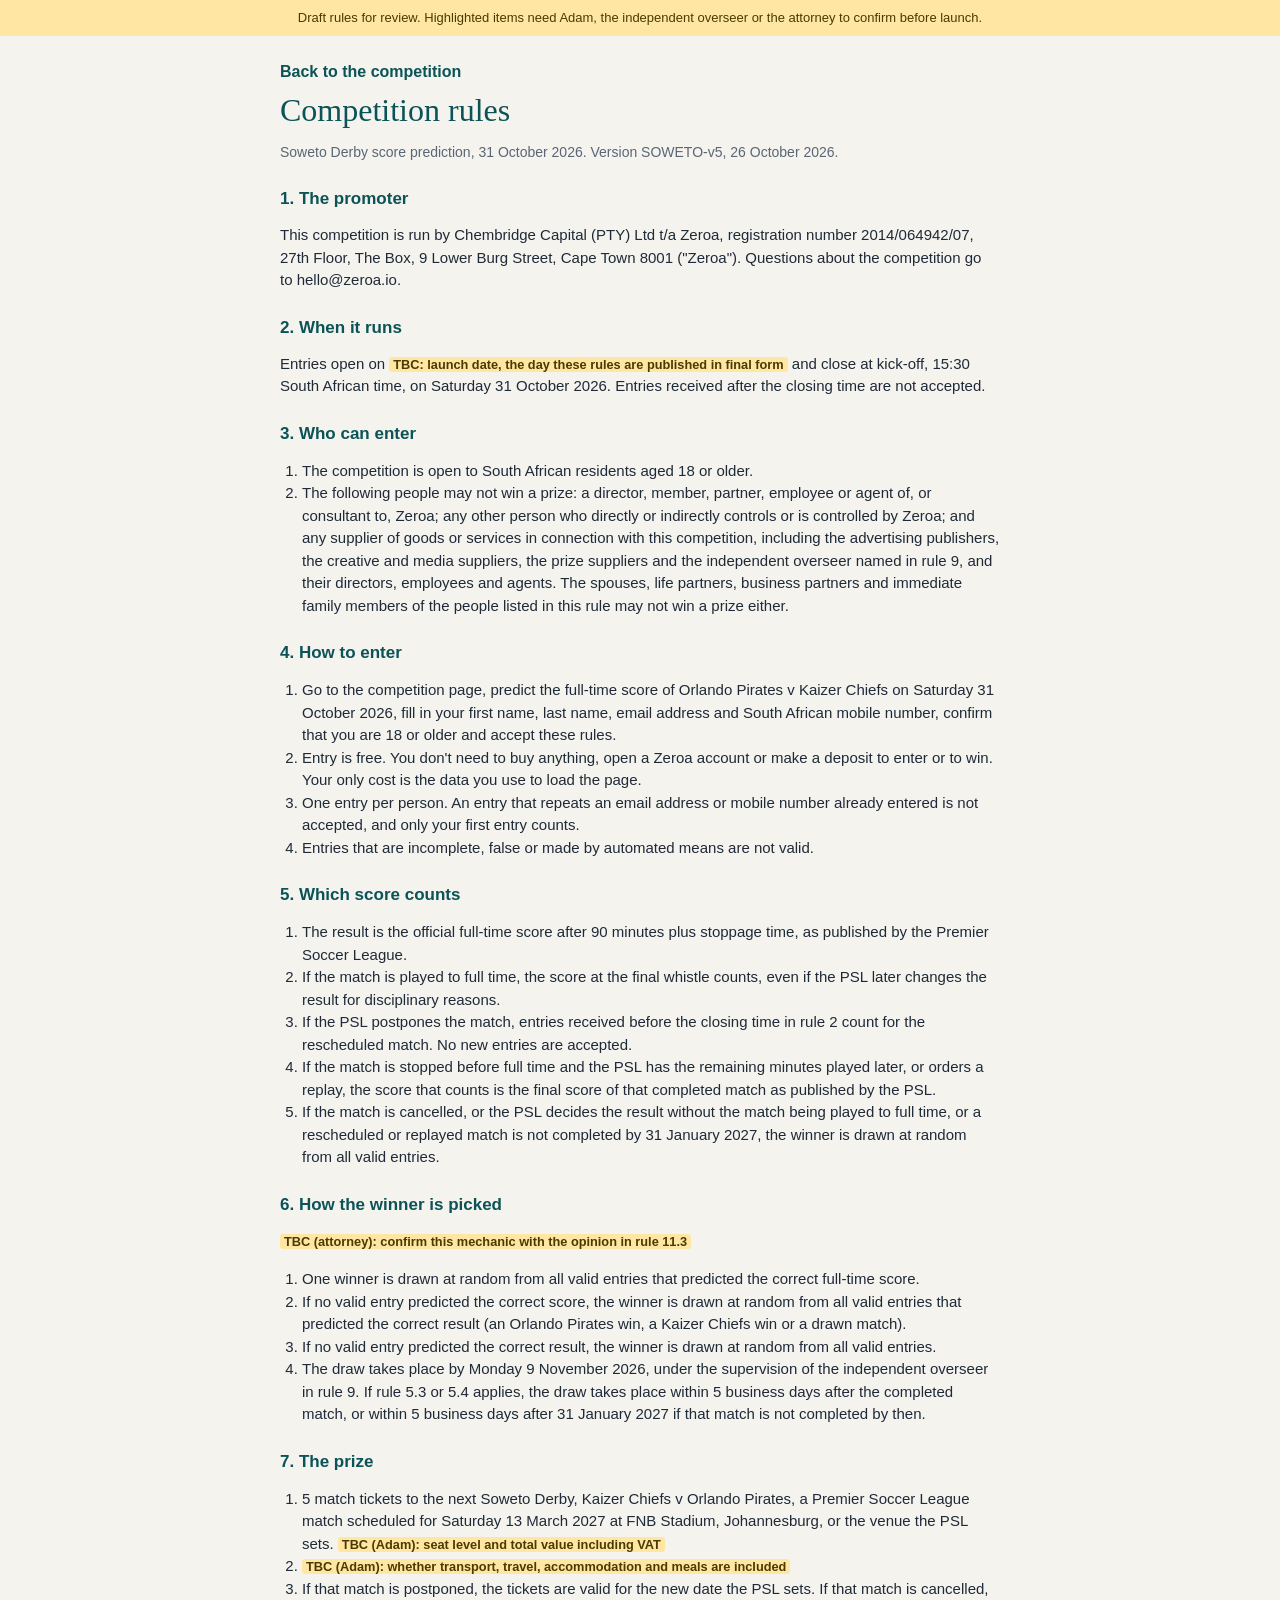
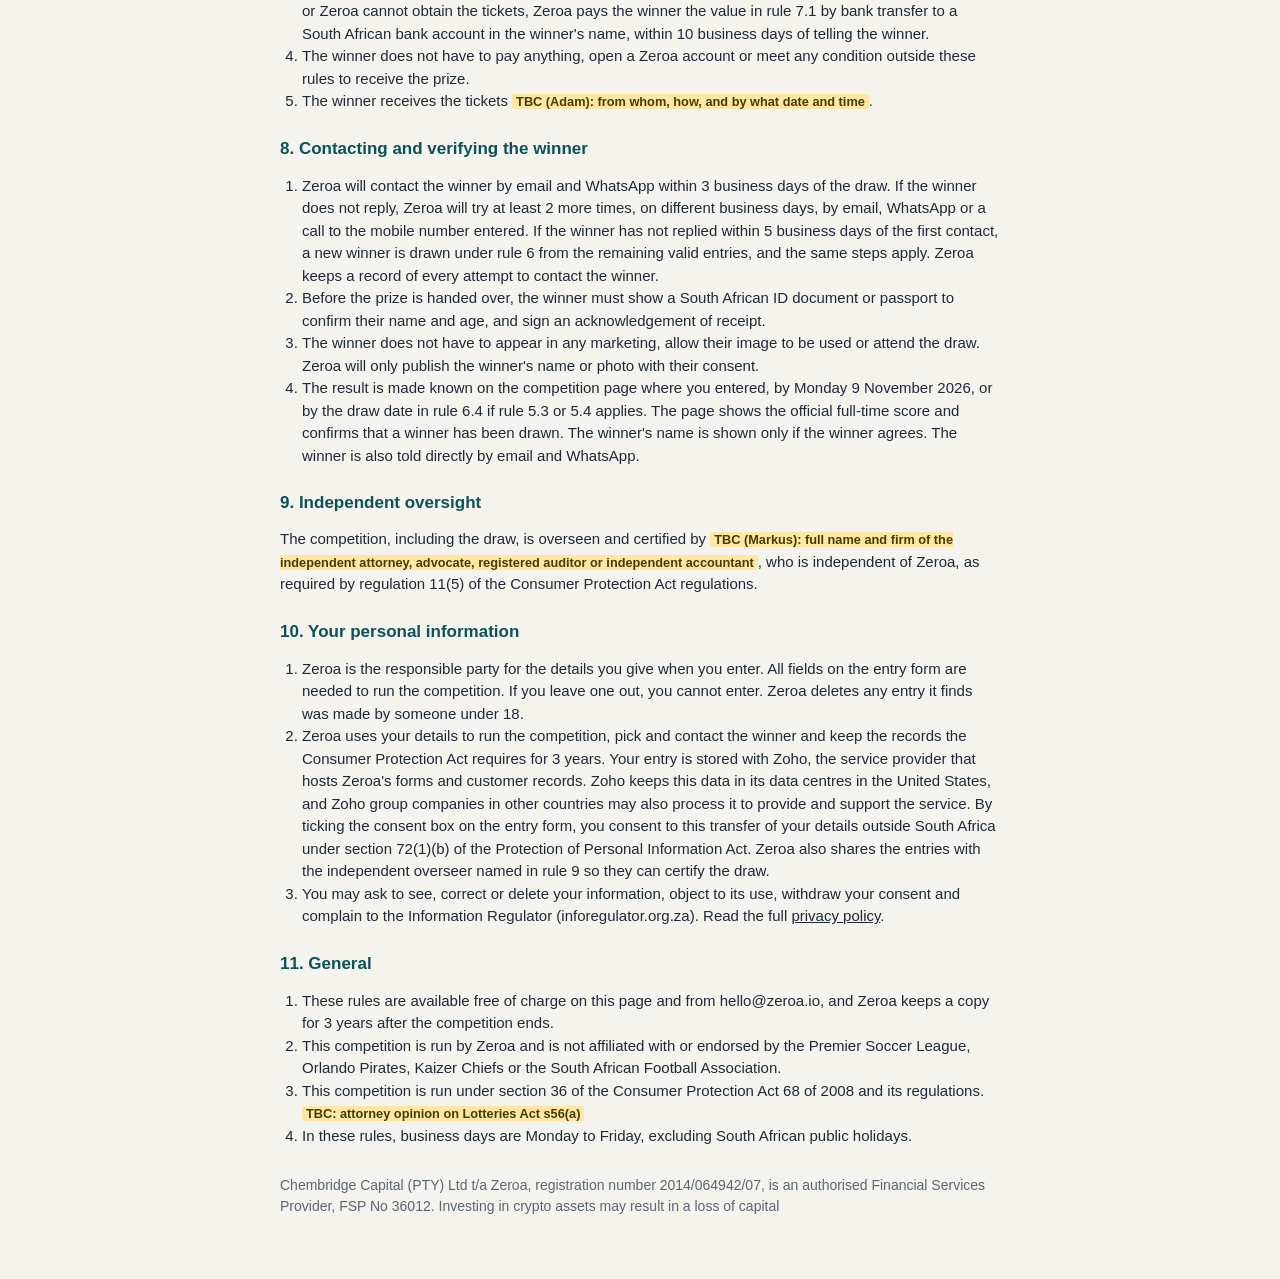
==== commit 6392d01f: "Polish: pitch markings in the hero, clean line wraps, accurate draft bar Co-Authored-By: Claude Opus" ====
--- a/rules.html
+++ b/rules.html
@@ -1,96 +1,96 @@
-<!DOCTYPE html>
-<html lang="en">
-<head>
-  <meta charset="UTF-8">
-  <meta name="viewport" content="width=device-width, initial-scale=1">
-  <meta name="robots" content="noindex">
-  <title>Competition rules: Soweto Derby score prediction | Zeroa</title>
-  <link rel="stylesheet" href="style.css?v=4">
-</head>
-<body>
-  <div class="draft-bar">Draft rules for review. Highlighted items need Adam, the independent overseer or the attorney to confirm before launch.</div>
-
-  <main class="doc">
-    <a class="back" href="index.html">Back to the competition</a>
-    <h1>Competition rules</h1>
-    <p class="meta">Soweto Derby score prediction, 31 October 2026. Version SOWETO-v5, 26 October 2026.</p>
-
-    <h2>1. The promoter</h2>
-    <p>This competition is run by Chembridge Capital (PTY) Ltd t/a Zeroa, registration number 2014/064942/07, 27th Floor, The Box, 9 Lower Burg Street, Cape Town 8001 ("Zeroa"). Questions about the competition go to hello@zeroa.io.</p>
-
-    <h2>2. When it runs</h2>
-    <p>Entries open on <span class="tbc">TBC: launch date, the day these rules are published in final form</span> and close at kick-off, 15:30 South African time, on Saturday 31 October 2026. Entries received after the closing time are not accepted.</p>
-
-    <h2>3. Who can enter</h2>
-    <ol>
-      <li>The competition is open to South African residents aged 18 or older.</li>
-      <li>The following people may not win a prize: a director, member, partner, employee or agent of, or consultant to, Zeroa; any other person who directly or indirectly controls or is controlled by Zeroa; and any supplier of goods or services in connection with this competition, including the advertising publishers, the creative and media suppliers, the prize suppliers and the independent overseer named in rule 9, and their directors, employees and agents. The spouses, life partners, business partners and immediate family members of the people listed in this rule may not win a prize either.</li>
-    </ol>
-
-    <h2>4. How to enter</h2>
-    <ol>
-      <li>Go to the competition page, predict the full-time score of Orlando Pirates v Kaizer Chiefs on Saturday 31 October 2026, fill in your first name, last name, email address and South African mobile number, confirm that you are 18 or older and accept these rules.</li>
-      <li>Entry is free. You don't need to buy anything, open a Zeroa account or make a deposit to enter or to win. Your only cost is the data you use to load the page.</li>
-      <li>One entry per person. An entry that repeats an email address or mobile number already entered is not accepted, and only your first entry counts.</li>
-      <li>Entries that are incomplete, false or made by automated means are not valid.</li>
-    </ol>
-
-    <h2>5. Which score counts</h2>
-    <ol>
-      <li>The result is the official full-time score after 90 minutes plus stoppage time, as published by the Premier Soccer League.</li>
-      <li>If the match is played to full time, the score at the final whistle counts, even if the PSL later changes the result for disciplinary reasons.</li>
-      <li>If the PSL postpones the match, entries received before the closing time in rule 2 count for the rescheduled match. No new entries are accepted.</li>
-      <li>If the match is stopped before full time and the PSL has the remaining minutes played later, or orders a replay, the score that counts is the final score of that completed match as published by the PSL.</li>
-      <li>If the match is cancelled, or the PSL decides the result without the match being played to full time, or a rescheduled or replayed match is not completed by 31 January 2027, the winner is drawn at random from all valid entries.</li>
-    </ol>
-
-    <h2>6. How the winner is picked</h2>
-    <p><span class="tbc">TBC (attorney): confirm this mechanic with the opinion in rule 11.3</span></p>
-    <ol>
-      <li>One winner is drawn at random from all valid entries that predicted the correct full-time score.</li>
-      <li>If no valid entry predicted the correct score, the winner is drawn at random from all valid entries that predicted the correct result (an Orlando Pirates win, a Kaizer Chiefs win or a drawn match).</li>
-      <li>If no valid entry predicted the correct result, the winner is drawn at random from all valid entries.</li>
-      <li>The draw takes place by Monday 9 November 2026, under the supervision of the independent overseer in rule 9. If rule 5.3 or 5.4 applies, the draw takes place within 5 business days after the completed match, or within 5 business days after 31 January 2027 if that match is not completed by then.</li>
-    </ol>
-
-    <h2>7. The prize</h2>
-    <ol>
-      <li>5 match tickets to the next Soweto Derby, Kaizer Chiefs v Orlando Pirates, a Premier Soccer League match scheduled for Saturday 13 March 2027 at FNB Stadium, Johannesburg, or the venue the PSL sets. <span class="tbc">TBC (Adam): seat level and total value including VAT</span></li>
-      <li><span class="tbc">TBC (Adam): whether transport, travel, accommodation and meals are included</span></li>
-      <li>If that match is postponed, the tickets are valid for the new date the PSL sets. If that match is cancelled, or Zeroa cannot obtain the tickets, Zeroa pays the winner the value in rule 7.1 by bank transfer to a South African bank account in the winner's name, within 10 business days of telling the winner.</li>
-      <li>The winner does not have to pay anything, open a Zeroa account or meet any condition outside these rules to receive the prize.</li>
-      <li>The winner receives the tickets <span class="tbc">TBC (Adam): from whom, how, and by what date and time</span>.</li>
-    </ol>
-
-    <h2>8. Contacting and verifying the winner</h2>
-    <ol>
-      <li>Zeroa will contact the winner by email and WhatsApp within 3 business days of the draw. If the winner does not reply, Zeroa will try at least 2 more times, on different business days, by email, WhatsApp or a call to the mobile number entered. If the winner has not replied within 5 business days of the first contact, a new winner is drawn under rule 6 from the remaining valid entries, and the same steps apply. Zeroa keeps a record of every attempt to contact the winner.</li>
-      <li>Before the prize is handed over, the winner must show a South African ID document or passport to confirm their name and age, and sign an acknowledgement of receipt.</li>
-      <li>The winner does not have to appear in any marketing, allow their image to be used or attend the draw. Zeroa will only publish the winner's name or photo with their consent.</li>
-      <li>The result is made known on the competition page where you entered, by Monday 9 November 2026, or by the draw date in rule 6.4 if rule 5.3 or 5.4 applies. The page shows the official full-time score and confirms that a winner has been drawn. The winner's name is shown only if the winner agrees. The winner is also told directly by email and WhatsApp.</li>
-    </ol>
-
-    <h2>9. Independent oversight</h2>
-    <p>The competition, including the draw, is overseen and certified by <span class="tbc">TBC (Markus): full name and firm of the independent attorney, advocate, registered auditor or independent accountant</span>, who is independent of Zeroa, as required by regulation 11(5) of the Consumer Protection Act regulations.</p>
-
-    <h2 id="privacy">10. Your personal information</h2>
-    <ol>
-      <li>Zeroa is the responsible party for the details you give when you enter. All fields on the entry form are needed to run the competition. If you leave one out, you cannot enter. Zeroa deletes any entry it finds was made by someone under 18.</li>
-      <li>Zeroa uses your details to run the competition, pick and contact the winner and keep the records the Consumer Protection Act requires for 3 years. Your entry is stored with Zoho, the service provider that hosts Zeroa's forms and customer records. Zoho keeps this data in its data centres in the United States, and Zoho group companies in other countries may also process it to provide and support the service. By ticking the consent box on the entry form, you consent to this transfer of your details outside South Africa under section 72(1)(b) of the Protection of Personal Information Act. Zeroa also shares the entries with the independent overseer named in rule 9 so they can certify the draw.</li>
-      <li>You may ask to see, correct or delete your information, object to its use, withdraw your consent and complain to the Information Regulator (inforegulator.org.za). Read the full <a href="https://www.zeroa.io/privacy-policy" target="_blank" rel="noopener">privacy policy</a>.</li>
-    </ol>
-
-    <h2>11. General</h2>
-    <ol>
-      <li>These rules are available free of charge on this page and from hello@zeroa.io, and Zeroa keeps a copy for 3 years after the competition ends.</li>
-      <li>This competition is run by Zeroa and is not affiliated with or endorsed by the Premier Soccer League, Orlando Pirates, Kaizer Chiefs or the South African Football Association.</li>
-      <li>This competition is run under section 36 of the Consumer Protection Act 68 of 2008 and its regulations. <span class="tbc">TBC: attorney opinion on Lotteries Act s56(a)</span></li>
-      <li>In these rules, business days are Monday to Friday, excluding South African public holidays.</li>
-    </ol>
-
-    <p class="meta" style="margin-top:28px">Chembridge Capital (PTY) Ltd t/a Zeroa, registration number 2014/064942/07, is an authorised Financial Services Provider, FSP No 36012. Investing in crypto assets may result in a loss of capital</p>
-  </main>
-  <!-- the draft bar and TBC highlights stay on until every TBC above is replaced with confirmed wording -->
-  <script>if (document.querySelector('.tbc')) document.body.classList.add('draft');</script>
-</body>
-</html>
+<!DOCTYPE html>
+<html lang="en">
+<head>
+  <meta charset="UTF-8">
+  <meta name="viewport" content="width=device-width, initial-scale=1">
+  <meta name="robots" content="noindex">
+  <title>Competition rules: Soweto Derby score prediction | Zeroa</title>
+  <link rel="stylesheet" href="style.css?v=5">
+</head>
+<body>
+  <div class="draft-bar">Draft rules for review. Highlighted items need Adam, the independent overseer or the attorney to confirm before launch.</div>
+
+  <main class="doc">
+    <a class="back" href="index.html">Back to the competition</a>
+    <h1>Competition rules</h1>
+    <p class="meta">Soweto Derby score prediction, 31 October 2026. Version SOWETO-v5, 26 October 2026.</p>
+
+    <h2>1. The promoter</h2>
+    <p>This competition is run by Chembridge Capital (PTY) Ltd t/a Zeroa, registration number 2014/064942/07, 27th Floor, The Box, 9 Lower Burg Street, Cape Town 8001 ("Zeroa"). Questions about the competition go to hello@zeroa.io.</p>
+
+    <h2>2. When it runs</h2>
+    <p>Entries open on <span class="tbc">TBC: launch date, the day these rules are published in final form</span> and close at kick-off, 15:30 South African time, on Saturday 31 October 2026. Entries received after the closing time are not accepted.</p>
+
+    <h2>3. Who can enter</h2>
+    <ol>
+      <li>The competition is open to South African residents aged 18 or older.</li>
+      <li>The following people may not win a prize: a director, member, partner, employee or agent of, or consultant to, Zeroa; any other person who directly or indirectly controls or is controlled by Zeroa; and any supplier of goods or services in connection with this competition, including the advertising publishers, the creative and media suppliers, the prize suppliers and the independent overseer named in rule 9, and their directors, employees and agents. The spouses, life partners, business partners and immediate family members of the people listed in this rule may not win a prize either.</li>
+    </ol>
+
+    <h2>4. How to enter</h2>
+    <ol>
+      <li>Go to the competition page, predict the full-time score of Orlando Pirates v Kaizer Chiefs on Saturday 31 October 2026, fill in your first name, last name, email address and South African mobile number, confirm that you are 18 or older and accept these rules.</li>
+      <li>Entry is free. You don't need to buy anything, open a Zeroa account or make a deposit to enter or to win. Your only cost is the data you use to load the page.</li>
+      <li>One entry per person. An entry that repeats an email address or mobile number already entered is not accepted, and only your first entry counts.</li>
+      <li>Entries that are incomplete, false or made by automated means are not valid.</li>
+    </ol>
+
+    <h2>5. Which score counts</h2>
+    <ol>
+      <li>The result is the official full-time score after 90 minutes plus stoppage time, as published by the Premier Soccer League.</li>
+      <li>If the match is played to full time, the score at the final whistle counts, even if the PSL later changes the result for disciplinary reasons.</li>
+      <li>If the PSL postpones the match, entries received before the closing time in rule 2 count for the rescheduled match. No new entries are accepted.</li>
+      <li>If the match is stopped before full time and the PSL has the remaining minutes played later, or orders a replay, the score that counts is the final score of that completed match as published by the PSL.</li>
+      <li>If the match is cancelled, or the PSL decides the result without the match being played to full time, or a rescheduled or replayed match is not completed by 31 January 2027, the winner is drawn at random from all valid entries.</li>
+    </ol>
+
+    <h2>6. How the winner is picked</h2>
+    <p><span class="tbc">TBC (attorney): confirm this mechanic with the opinion in rule 11.3</span></p>
+    <ol>
+      <li>One winner is drawn at random from all valid entries that predicted the correct full-time score.</li>
+      <li>If no valid entry predicted the correct score, the winner is drawn at random from all valid entries that predicted the correct result (an Orlando Pirates win, a Kaizer Chiefs win or a drawn match).</li>
+      <li>If no valid entry predicted the correct result, the winner is drawn at random from all valid entries.</li>
+      <li>The draw takes place by Monday 9 November 2026, under the supervision of the independent overseer in rule 9. If rule 5.3 or 5.4 applies, the draw takes place within 5 business days after the completed match, or within 5 business days after 31 January 2027 if that match is not completed by then.</li>
+    </ol>
+
+    <h2>7. The prize</h2>
+    <ol>
+      <li>5 match tickets to the next Soweto Derby, Kaizer Chiefs v Orlando Pirates, a Premier Soccer League match scheduled for Saturday 13 March 2027 at FNB Stadium, Johannesburg, or the venue the PSL sets. <span class="tbc">TBC (Adam): seat level and total value including VAT</span></li>
+      <li><span class="tbc">TBC (Adam): whether transport, travel, accommodation and meals are included</span></li>
+      <li>If that match is postponed, the tickets are valid for the new date the PSL sets. If that match is cancelled, or Zeroa cannot obtain the tickets, Zeroa pays the winner the value in rule 7.1 by bank transfer to a South African bank account in the winner's name, within 10 business days of telling the winner.</li>
+      <li>The winner does not have to pay anything, open a Zeroa account or meet any condition outside these rules to receive the prize.</li>
+      <li>The winner receives the tickets <span class="tbc">TBC (Adam): from whom, how, and by what date and time</span>.</li>
+    </ol>
+
+    <h2>8. Contacting and verifying the winner</h2>
+    <ol>
+      <li>Zeroa will contact the winner by email and WhatsApp within 3 business days of the draw. If the winner does not reply, Zeroa will try at least 2 more times, on different business days, by email, WhatsApp or a call to the mobile number entered. If the winner has not replied within 5 business days of the first contact, a new winner is drawn under rule 6 from the remaining valid entries, and the same steps apply. Zeroa keeps a record of every attempt to contact the winner.</li>
+      <li>Before the prize is handed over, the winner must show a South African ID document or passport to confirm their name and age, and sign an acknowledgement of receipt.</li>
+      <li>The winner does not have to appear in any marketing, allow their image to be used or attend the draw. Zeroa will only publish the winner's name or photo with their consent.</li>
+      <li>The result is made known on the competition page where you entered, by Monday 9 November 2026, or by the draw date in rule 6.4 if rule 5.3 or 5.4 applies. The page shows the official full-time score and confirms that a winner has been drawn. The winner's name is shown only if the winner agrees. The winner is also told directly by email and WhatsApp.</li>
+    </ol>
+
+    <h2>9. Independent oversight</h2>
+    <p>The competition, including the draw, is overseen and certified by <span class="tbc">TBC (Markus): full name and firm of the independent attorney, advocate, registered auditor or independent accountant</span>, who is independent of Zeroa, as required by regulation 11(5) of the Consumer Protection Act regulations.</p>
+
+    <h2 id="privacy">10. Your personal information</h2>
+    <ol>
+      <li>Zeroa is the responsible party for the details you give when you enter. All fields on the entry form are needed to run the competition. If you leave one out, you cannot enter. Zeroa deletes any entry it finds was made by someone under 18.</li>
+      <li>Zeroa uses your details to run the competition, pick and contact the winner and keep the records the Consumer Protection Act requires for 3 years. Your entry is stored with Zoho, the service provider that hosts Zeroa's forms and customer records. Zoho keeps this data in its data centres in the United States, and Zoho group companies in other countries may also process it to provide and support the service. By ticking the consent box on the entry form, you consent to this transfer of your details outside South Africa under section 72(1)(b) of the Protection of Personal Information Act. Zeroa also shares the entries with the independent overseer named in rule 9 so they can certify the draw.</li>
+      <li>You may ask to see, correct or delete your information, object to its use, withdraw your consent and complain to the Information Regulator (inforegulator.org.za). Read the full <a href="https://www.zeroa.io/privacy-policy" target="_blank" rel="noopener">privacy policy</a>.</li>
+    </ol>
+
+    <h2>11. General</h2>
+    <ol>
+      <li>These rules are available free of charge on this page and from hello@zeroa.io, and Zeroa keeps a copy for 3 years after the competition ends.</li>
+      <li>This competition is run by Zeroa and is not affiliated with or endorsed by the Premier Soccer League, Orlando Pirates, Kaizer Chiefs or the South African Football Association.</li>
+      <li>This competition is run under section 36 of the Consumer Protection Act 68 of 2008 and its regulations. <span class="tbc">TBC: attorney opinion on Lotteries Act s56(a)</span></li>
+      <li>In these rules, business days are Monday to Friday, excluding South African public holidays.</li>
+    </ol>
+
+    <p class="meta" style="margin-top:28px">Chembridge Capital (PTY) Ltd t/a Zeroa, registration number 2014/064942/07, is an authorised Financial Services Provider, FSP No 36012. Investing in crypto assets may result in a loss of capital</p>
+  </main>
+  <!-- the draft bar and TBC highlights stay on until every TBC above is replaced with confirmed wording -->
+  <script>if (document.querySelector('.tbc')) document.body.classList.add('draft');</script>
+</body>
+</html>
--- a/style.css
+++ b/style.css
@@ -32,6 +32,13 @@
     var(--hero-img, repeating-linear-gradient(90deg, transparent 0 46px, rgba(255, 255, 255, 0.05) 46px 48px)),
     linear-gradient(160deg, var(--teal-dark), var(--teal-deep));
   background-size: cover; background-position: center; clip-path: polygon(0 0, 100% 0, 100% 86%, 0 100%); }
+/* pitch markings: halfway line and centre circle, drawn faint behind the hero text; drop both when --hero-img arrives */
+.hero::before, .hero::after { content: ""; position: absolute; pointer-events: none; }
+.hero::before { top: 0; bottom: 0; right: 56px; width: 2px; background: rgba(255, 255, 255, 0.12); }
+.hero::after { top: 46%; right: -73px; width: 260px; height: 260px; transform: translateY(-50%); border-radius: 50%;
+  border: 2px solid rgba(255, 255, 255, 0.12); background: radial-gradient(circle, rgba(255, 255, 255, 0.22) 0 5px, transparent 6px); }
+.hero > * { position: relative; z-index: 1; }
+@media (max-width: 480px) { .hero::before { right: 40px; } .hero::after { right: -59px; width: 200px; height: 200px; } }
 .hero h1 { font: 400 clamp(34px, 9vw, 46px)/1.05 var(--serif); margin: 0 0 14px; letter-spacing: -0.5px; }
 .hero p { margin: 0; max-width: 30em; font-size: 15px; color: rgba(255, 255, 255, 0.92); }
 .hero .closes { margin-top: 10px; font-weight: 600; color: #fff; }
@@ -57,6 +64,7 @@
 .err { display: none; background: #fff1ef; color: #a1261b; font-size: 13px; font-weight: 600; border-radius: 6px; padding: 4px 8px; margin-top: 6px; }
 .err.show { display: block; }
 
+.card p, .tick span { text-wrap: pretty; }
 .tick { display: flex; gap: 10px; align-items: flex-start; margin: 10px 0 2px; font-size: 14px; cursor: pointer; }
 .tick input { width: 20px; height: 20px; min-width: 20px; margin: 1px 0 0; accent-color: #fff; cursor: pointer; }
 .go { display: block; width: 100%; margin-top: 18px; border: 0; border-radius: 28px; background: #fff; color: var(--teal-deep);
@@ -86,7 +94,7 @@
 .doc { max-width: 760px; margin: 0 auto; padding: 24px 20px 48px; color: var(--ink); }
 .doc h1 { font: 400 32px/1.15 var(--serif); color: var(--teal-deep); margin: 8px 0 4px; }
 .doc h2 { font: 600 17px var(--sans); color: var(--teal-deep); margin: 26px 0 8px; }
-.doc p, .doc li { font-size: 15px; }
+.doc p, .doc li { font-size: 15px; text-wrap: pretty; }
 .doc ol, .doc ul { padding-left: 22px; }
 .doc .meta { color: var(--muted); font-size: 14px; }
 .doc .back { color: var(--teal-deep); font-weight: 600; text-decoration: none; }
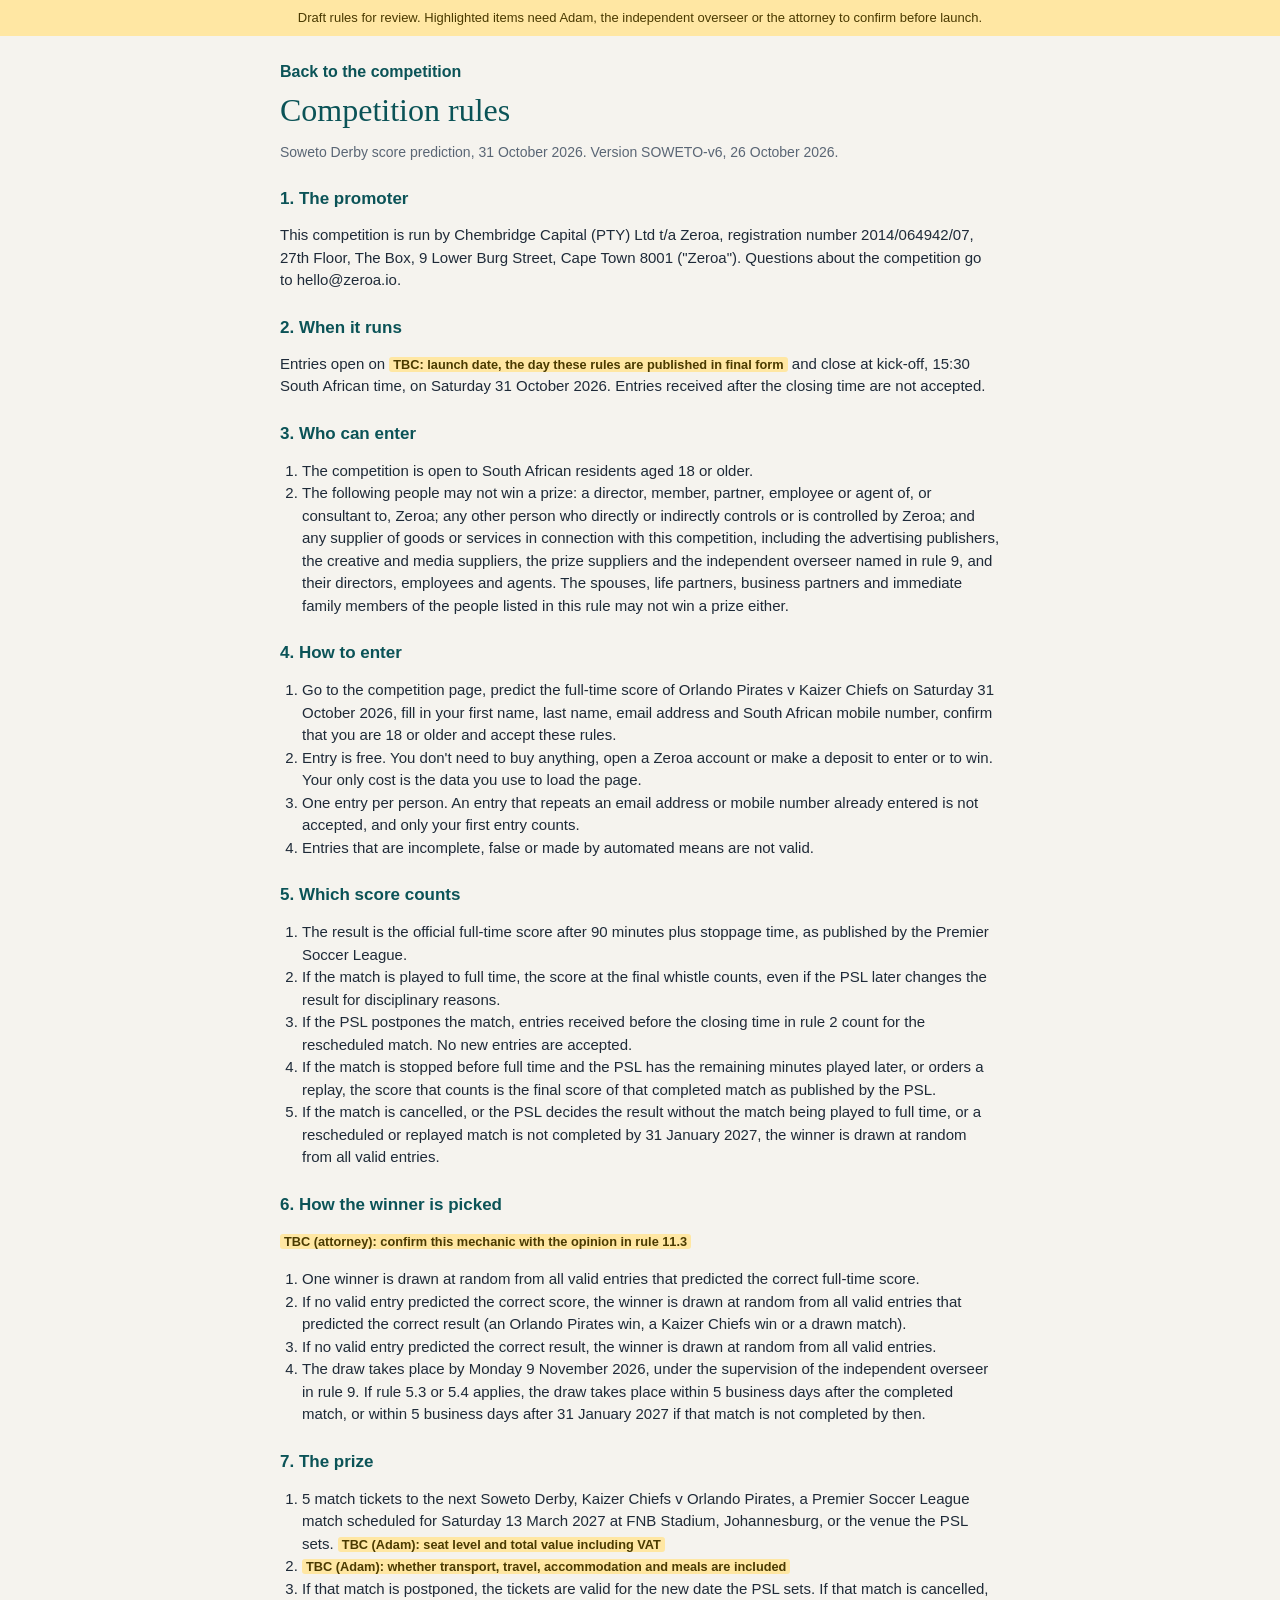
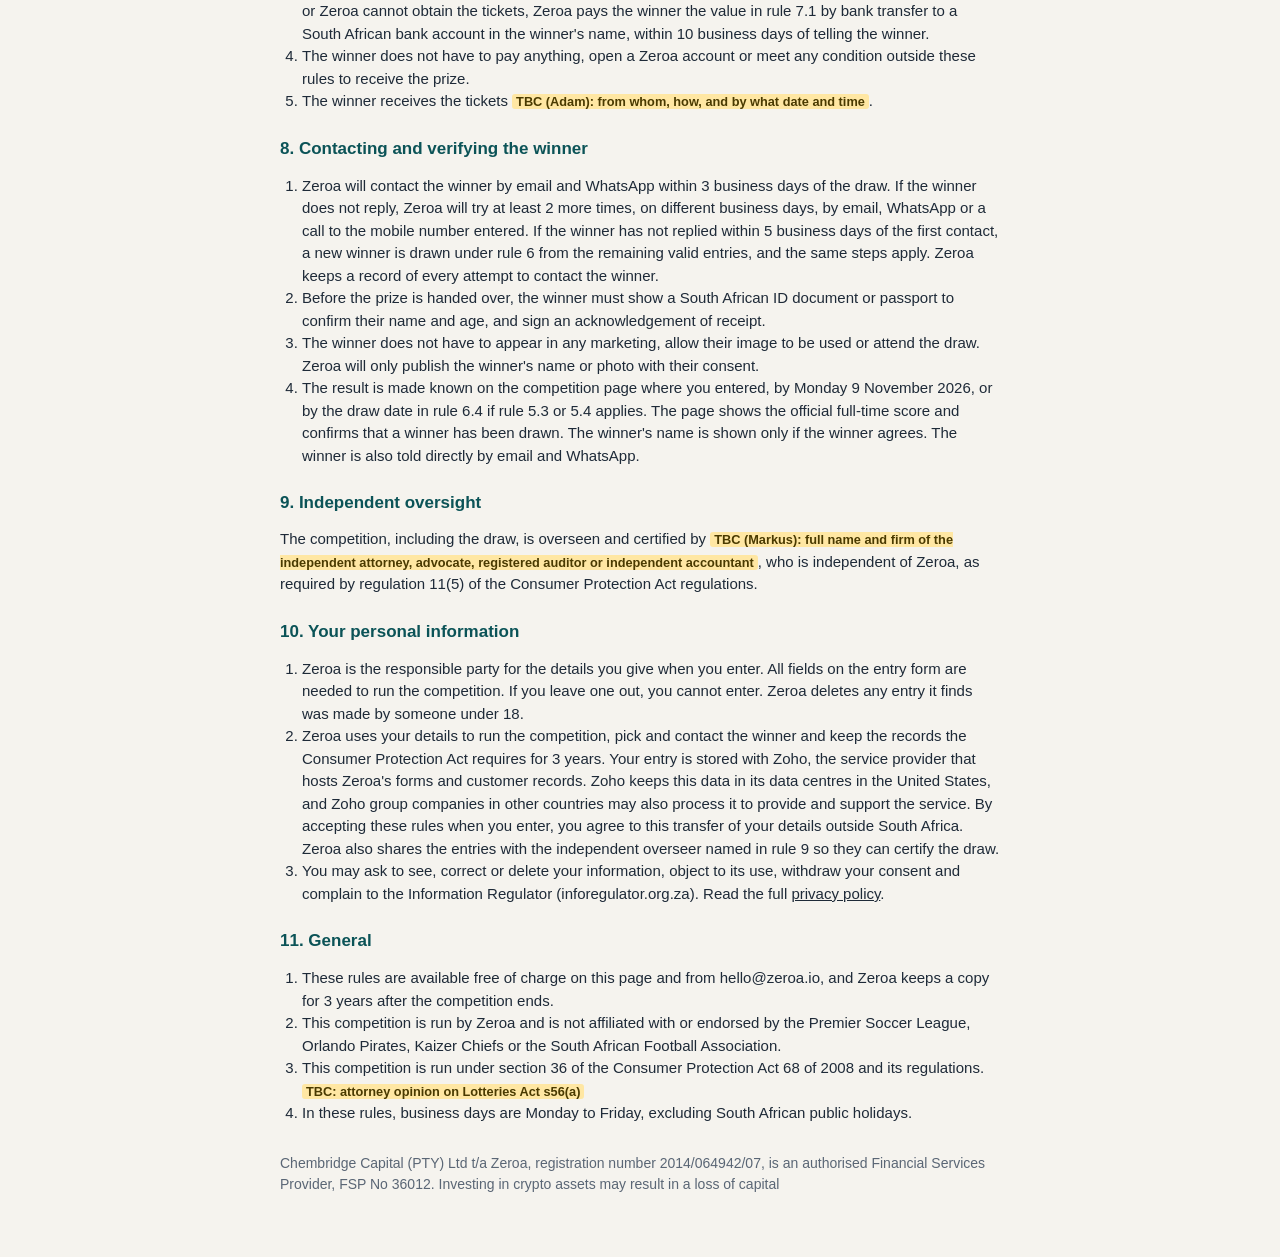
==== commit 0e300969: "v6: drop the Zoho US storage tick (Markus's call); rule 10.2 consent comes with accepting the rules " ====
--- a/rules.html
+++ b/rules.html
@@ -13,7 +13,7 @@
   <main class="doc">
     <a class="back" href="index.html">Back to the competition</a>
     <h1>Competition rules</h1>
-    <p class="meta">Soweto Derby score prediction, 31 October 2026. Version SOWETO-v5, 26 October 2026.</p>
+    <p class="meta">Soweto Derby score prediction, 31 October 2026. Version SOWETO-v6, 26 October 2026.</p>
 
     <h2>1. The promoter</h2>
     <p>This competition is run by Chembridge Capital (PTY) Ltd t/a Zeroa, registration number 2014/064942/07, 27th Floor, The Box, 9 Lower Burg Street, Cape Town 8001 ("Zeroa"). Questions about the competition go to hello@zeroa.io.</p>
@@ -76,7 +76,7 @@
     <h2 id="privacy">10. Your personal information</h2>
     <ol>
       <li>Zeroa is the responsible party for the details you give when you enter. All fields on the entry form are needed to run the competition. If you leave one out, you cannot enter. Zeroa deletes any entry it finds was made by someone under 18.</li>
-      <li>Zeroa uses your details to run the competition, pick and contact the winner and keep the records the Consumer Protection Act requires for 3 years. Your entry is stored with Zoho, the service provider that hosts Zeroa's forms and customer records. Zoho keeps this data in its data centres in the United States, and Zoho group companies in other countries may also process it to provide and support the service. By ticking the consent box on the entry form, you consent to this transfer of your details outside South Africa under section 72(1)(b) of the Protection of Personal Information Act. Zeroa also shares the entries with the independent overseer named in rule 9 so they can certify the draw.</li>
+      <li>Zeroa uses your details to run the competition, pick and contact the winner and keep the records the Consumer Protection Act requires for 3 years. Your entry is stored with Zoho, the service provider that hosts Zeroa's forms and customer records. Zoho keeps this data in its data centres in the United States, and Zoho group companies in other countries may also process it to provide and support the service. By accepting these rules when you enter, you agree to this transfer of your details outside South Africa. Zeroa also shares the entries with the independent overseer named in rule 9 so they can certify the draw.</li>
       <li>You may ask to see, correct or delete your information, object to its use, withdraw your consent and complain to the Information Regulator (inforegulator.org.za). Read the full <a href="https://www.zeroa.io/privacy-policy" target="_blank" rel="noopener">privacy policy</a>.</li>
     </ol>
 
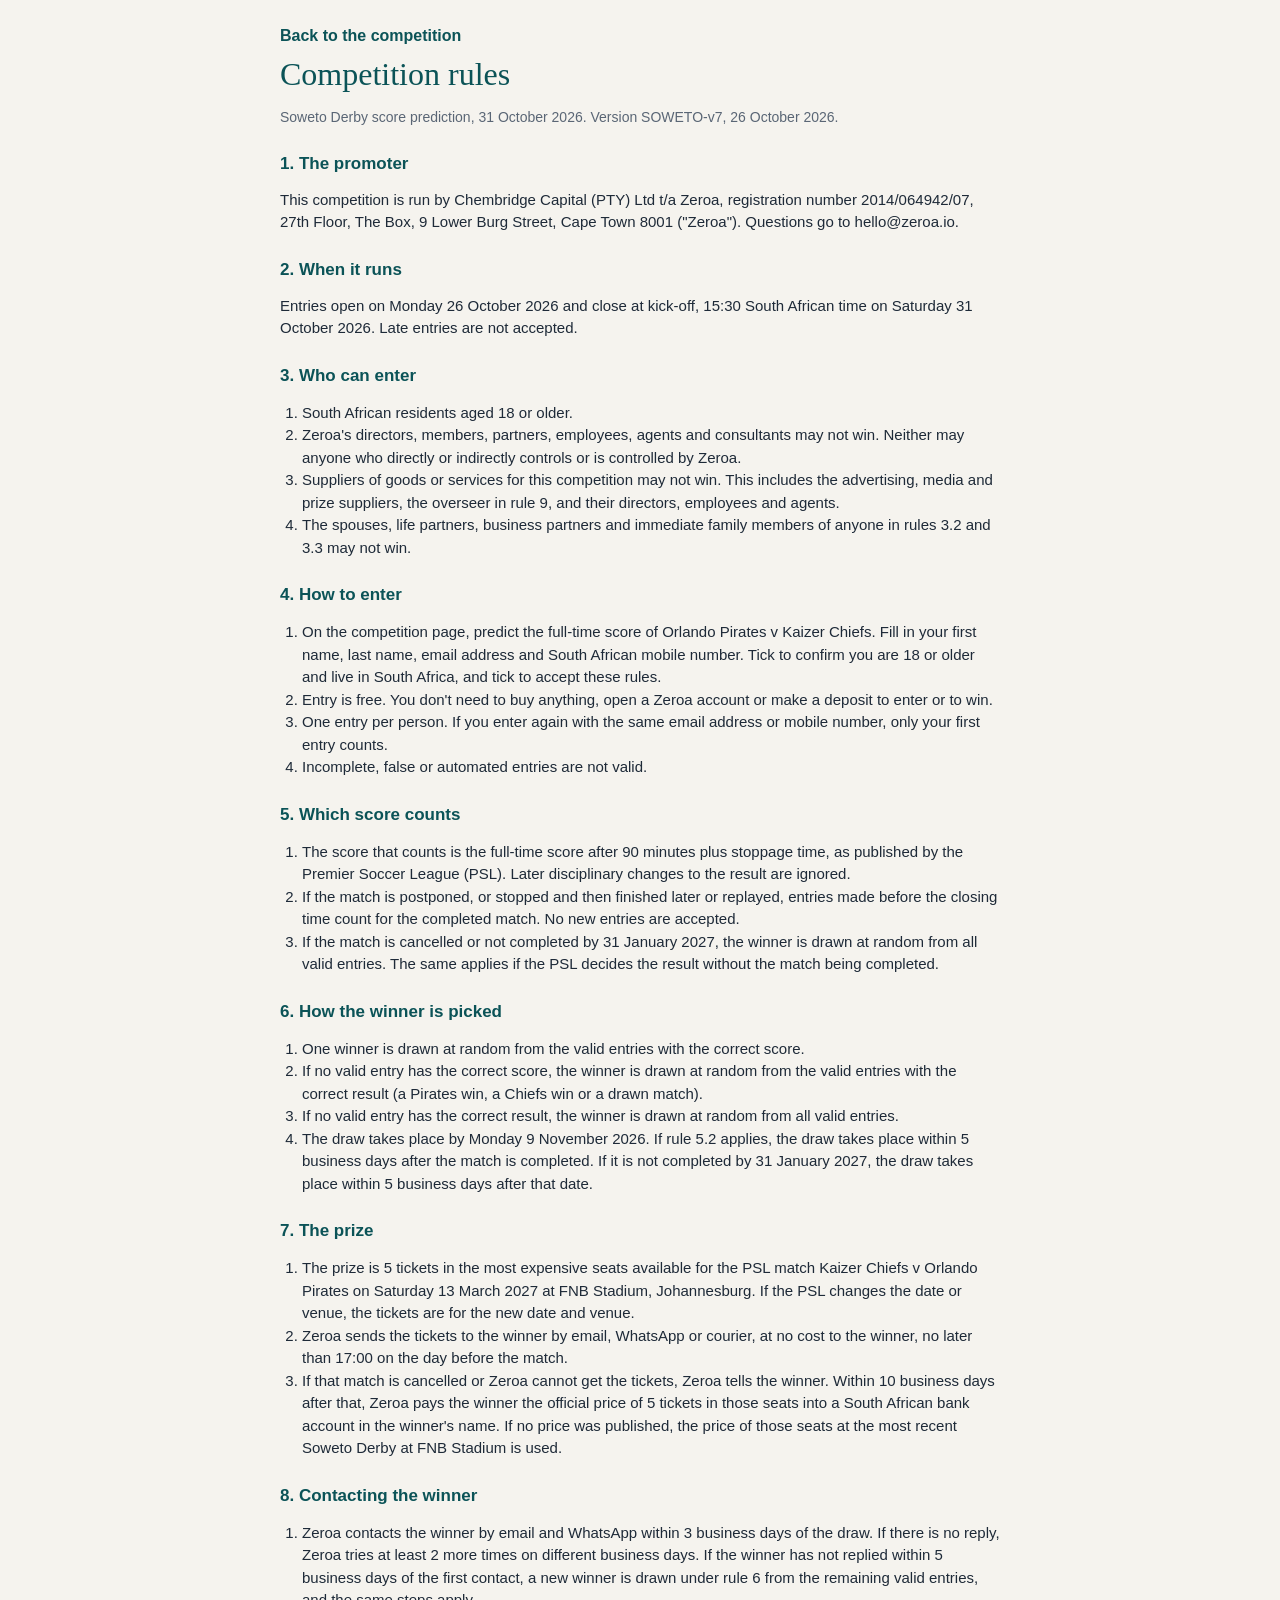
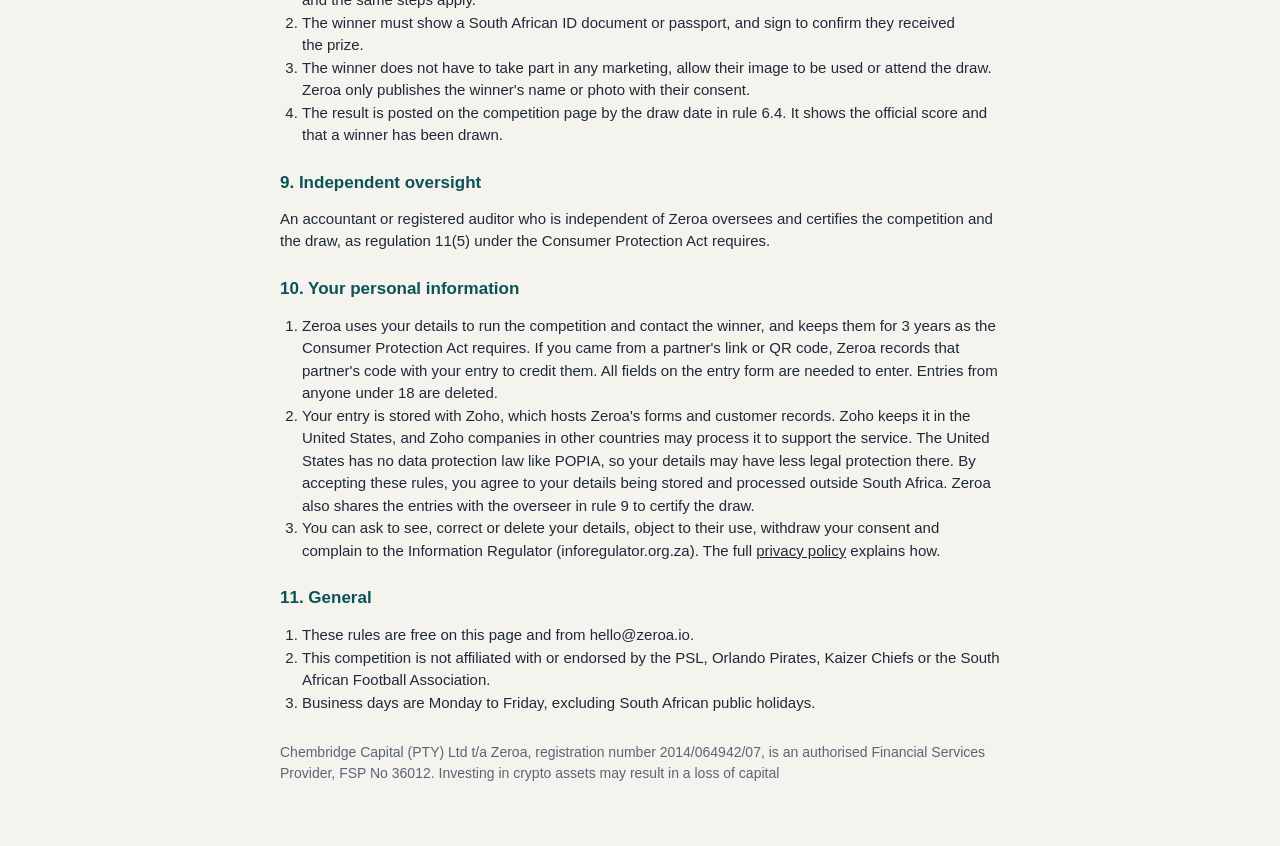
==== commit e65055a9: "v7 launch: rules cut to the essentials, every TBC removed, draft bar off Markus's calls: launch 26 O" ====
--- a/rules.html
+++ b/rules.html
@@ -1,96 +1,88 @@
-<!DOCTYPE html>
-<html lang="en">
-<head>
-  <meta charset="UTF-8">
-  <meta name="viewport" content="width=device-width, initial-scale=1">
-  <meta name="robots" content="noindex">
-  <title>Competition rules: Soweto Derby score prediction | Zeroa</title>
-  <link rel="stylesheet" href="style.css?v=5">
-</head>
-<body>
-  <div class="draft-bar">Draft rules for review. Highlighted items need Adam, the independent overseer or the attorney to confirm before launch.</div>
-
-  <main class="doc">
-    <a class="back" href="index.html">Back to the competition</a>
-    <h1>Competition rules</h1>
-    <p class="meta">Soweto Derby score prediction, 31 October 2026. Version SOWETO-v6, 26 October 2026.</p>
-
-    <h2>1. The promoter</h2>
-    <p>This competition is run by Chembridge Capital (PTY) Ltd t/a Zeroa, registration number 2014/064942/07, 27th Floor, The Box, 9 Lower Burg Street, Cape Town 8001 ("Zeroa"). Questions about the competition go to hello@zeroa.io.</p>
-
-    <h2>2. When it runs</h2>
-    <p>Entries open on <span class="tbc">TBC: launch date, the day these rules are published in final form</span> and close at kick-off, 15:30 South African time, on Saturday 31 October 2026. Entries received after the closing time are not accepted.</p>
-
-    <h2>3. Who can enter</h2>
-    <ol>
-      <li>The competition is open to South African residents aged 18 or older.</li>
-      <li>The following people may not win a prize: a director, member, partner, employee or agent of, or consultant to, Zeroa; any other person who directly or indirectly controls or is controlled by Zeroa; and any supplier of goods or services in connection with this competition, including the advertising publishers, the creative and media suppliers, the prize suppliers and the independent overseer named in rule 9, and their directors, employees and agents. The spouses, life partners, business partners and immediate family members of the people listed in this rule may not win a prize either.</li>
-    </ol>
-
-    <h2>4. How to enter</h2>
-    <ol>
-      <li>Go to the competition page, predict the full-time score of Orlando Pirates v Kaizer Chiefs on Saturday 31 October 2026, fill in your first name, last name, email address and South African mobile number, confirm that you are 18 or older and accept these rules.</li>
-      <li>Entry is free. You don't need to buy anything, open a Zeroa account or make a deposit to enter or to win. Your only cost is the data you use to load the page.</li>
-      <li>One entry per person. An entry that repeats an email address or mobile number already entered is not accepted, and only your first entry counts.</li>
-      <li>Entries that are incomplete, false or made by automated means are not valid.</li>
-    </ol>
-
-    <h2>5. Which score counts</h2>
-    <ol>
-      <li>The result is the official full-time score after 90 minutes plus stoppage time, as published by the Premier Soccer League.</li>
-      <li>If the match is played to full time, the score at the final whistle counts, even if the PSL later changes the result for disciplinary reasons.</li>
-      <li>If the PSL postpones the match, entries received before the closing time in rule 2 count for the rescheduled match. No new entries are accepted.</li>
-      <li>If the match is stopped before full time and the PSL has the remaining minutes played later, or orders a replay, the score that counts is the final score of that completed match as published by the PSL.</li>
-      <li>If the match is cancelled, or the PSL decides the result without the match being played to full time, or a rescheduled or replayed match is not completed by 31 January 2027, the winner is drawn at random from all valid entries.</li>
-    </ol>
-
-    <h2>6. How the winner is picked</h2>
-    <p><span class="tbc">TBC (attorney): confirm this mechanic with the opinion in rule 11.3</span></p>
-    <ol>
-      <li>One winner is drawn at random from all valid entries that predicted the correct full-time score.</li>
-      <li>If no valid entry predicted the correct score, the winner is drawn at random from all valid entries that predicted the correct result (an Orlando Pirates win, a Kaizer Chiefs win or a drawn match).</li>
-      <li>If no valid entry predicted the correct result, the winner is drawn at random from all valid entries.</li>
-      <li>The draw takes place by Monday 9 November 2026, under the supervision of the independent overseer in rule 9. If rule 5.3 or 5.4 applies, the draw takes place within 5 business days after the completed match, or within 5 business days after 31 January 2027 if that match is not completed by then.</li>
-    </ol>
-
-    <h2>7. The prize</h2>
-    <ol>
-      <li>5 match tickets to the next Soweto Derby, Kaizer Chiefs v Orlando Pirates, a Premier Soccer League match scheduled for Saturday 13 March 2027 at FNB Stadium, Johannesburg, or the venue the PSL sets. <span class="tbc">TBC (Adam): seat level and total value including VAT</span></li>
-      <li><span class="tbc">TBC (Adam): whether transport, travel, accommodation and meals are included</span></li>
-      <li>If that match is postponed, the tickets are valid for the new date the PSL sets. If that match is cancelled, or Zeroa cannot obtain the tickets, Zeroa pays the winner the value in rule 7.1 by bank transfer to a South African bank account in the winner's name, within 10 business days of telling the winner.</li>
-      <li>The winner does not have to pay anything, open a Zeroa account or meet any condition outside these rules to receive the prize.</li>
-      <li>The winner receives the tickets <span class="tbc">TBC (Adam): from whom, how, and by what date and time</span>.</li>
-    </ol>
-
-    <h2>8. Contacting and verifying the winner</h2>
-    <ol>
-      <li>Zeroa will contact the winner by email and WhatsApp within 3 business days of the draw. If the winner does not reply, Zeroa will try at least 2 more times, on different business days, by email, WhatsApp or a call to the mobile number entered. If the winner has not replied within 5 business days of the first contact, a new winner is drawn under rule 6 from the remaining valid entries, and the same steps apply. Zeroa keeps a record of every attempt to contact the winner.</li>
-      <li>Before the prize is handed over, the winner must show a South African ID document or passport to confirm their name and age, and sign an acknowledgement of receipt.</li>
-      <li>The winner does not have to appear in any marketing, allow their image to be used or attend the draw. Zeroa will only publish the winner's name or photo with their consent.</li>
-      <li>The result is made known on the competition page where you entered, by Monday 9 November 2026, or by the draw date in rule 6.4 if rule 5.3 or 5.4 applies. The page shows the official full-time score and confirms that a winner has been drawn. The winner's name is shown only if the winner agrees. The winner is also told directly by email and WhatsApp.</li>
-    </ol>
-
-    <h2>9. Independent oversight</h2>
-    <p>The competition, including the draw, is overseen and certified by <span class="tbc">TBC (Markus): full name and firm of the independent attorney, advocate, registered auditor or independent accountant</span>, who is independent of Zeroa, as required by regulation 11(5) of the Consumer Protection Act regulations.</p>
-
-    <h2 id="privacy">10. Your personal information</h2>
-    <ol>
-      <li>Zeroa is the responsible party for the details you give when you enter. All fields on the entry form are needed to run the competition. If you leave one out, you cannot enter. Zeroa deletes any entry it finds was made by someone under 18.</li>
-      <li>Zeroa uses your details to run the competition, pick and contact the winner and keep the records the Consumer Protection Act requires for 3 years. Your entry is stored with Zoho, the service provider that hosts Zeroa's forms and customer records. Zoho keeps this data in its data centres in the United States, and Zoho group companies in other countries may also process it to provide and support the service. By accepting these rules when you enter, you agree to this transfer of your details outside South Africa. Zeroa also shares the entries with the independent overseer named in rule 9 so they can certify the draw.</li>
-      <li>You may ask to see, correct or delete your information, object to its use, withdraw your consent and complain to the Information Regulator (inforegulator.org.za). Read the full <a href="https://www.zeroa.io/privacy-policy" target="_blank" rel="noopener">privacy policy</a>.</li>
-    </ol>
-
-    <h2>11. General</h2>
-    <ol>
-      <li>These rules are available free of charge on this page and from hello@zeroa.io, and Zeroa keeps a copy for 3 years after the competition ends.</li>
-      <li>This competition is run by Zeroa and is not affiliated with or endorsed by the Premier Soccer League, Orlando Pirates, Kaizer Chiefs or the South African Football Association.</li>
-      <li>This competition is run under section 36 of the Consumer Protection Act 68 of 2008 and its regulations. <span class="tbc">TBC: attorney opinion on Lotteries Act s56(a)</span></li>
-      <li>In these rules, business days are Monday to Friday, excluding South African public holidays.</li>
-    </ol>
-
-    <p class="meta" style="margin-top:28px">Chembridge Capital (PTY) Ltd t/a Zeroa, registration number 2014/064942/07, is an authorised Financial Services Provider, FSP No 36012. Investing in crypto assets may result in a loss of capital</p>
-  </main>
-  <!-- the draft bar and TBC highlights stay on until every TBC above is replaced with confirmed wording -->
-  <script>if (document.querySelector('.tbc')) document.body.classList.add('draft');</script>
-</body>
-</html>
+<!DOCTYPE html>
+<html lang="en">
+<head>
+  <meta charset="UTF-8">
+  <meta name="viewport" content="width=device-width, initial-scale=1">
+  <meta name="robots" content="noindex">
+  <title>Competition rules: Soweto Derby score prediction | Zeroa</title>
+  <link rel="stylesheet" href="style.css?v=5">
+</head>
+<body>
+  <main class="doc">
+    <a class="back" href="index.html">Back to the competition</a>
+    <h1>Competition rules</h1>
+    <p class="meta">Soweto Derby score prediction, 31 October 2026. Version SOWETO-v7, 26 October 2026.</p>
+
+    <h2>1. The promoter</h2>
+    <p>This competition is run by Chembridge Capital (PTY) Ltd t/a Zeroa, registration number 2014/064942/07, 27th Floor, The Box, 9 Lower Burg Street, Cape Town 8001 ("Zeroa"). Questions go to hello@zeroa.io.</p>
+
+    <h2>2. When it runs</h2>
+    <p>Entries open on Monday 26 October 2026 and close at kick-off, 15:30 South African time on Saturday 31 October 2026. Late entries are not accepted.</p>
+
+    <h2>3. Who can enter</h2>
+    <ol>
+      <li>South African residents aged 18 or older.</li>
+      <li>Zeroa's directors, members, partners, employees, agents and consultants may not win. Neither may anyone who directly or indirectly controls or is controlled by Zeroa.</li>
+      <li>Suppliers of goods or services for this competition may not win. This includes the advertising, media and prize suppliers, the overseer in rule 9, and their directors, employees and agents.</li>
+      <li>The spouses, life partners, business partners and immediate family members of anyone in rules 3.2 and 3.3 may not win.</li>
+    </ol>
+
+    <h2>4. How to enter</h2>
+    <ol>
+      <li>On the competition page, predict the full-time score of Orlando Pirates v Kaizer Chiefs. Fill in your first name, last name, email address and South African mobile number. Tick to confirm you are 18 or older and live in South Africa, and tick to accept these rules.</li>
+      <li>Entry is free. You don't need to buy anything, open a Zeroa account or make a deposit to enter or to win.</li>
+      <li>One entry per person. If you enter again with the same email address or mobile number, only your first entry counts.</li>
+      <li>Incomplete, false or automated entries are not valid.</li>
+    </ol>
+
+    <h2>5. Which score counts</h2>
+    <ol>
+      <li>The score that counts is the full-time score after 90 minutes plus stoppage time, as published by the Premier Soccer League (PSL). Later disciplinary changes to the result are ignored.</li>
+      <li>If the match is postponed, or stopped and then finished later or replayed, entries made before the closing time count for the completed match. No new entries are accepted.</li>
+      <li>If the match is cancelled or not completed by 31 January 2027, the winner is drawn at random from all valid entries. The same applies if the PSL decides the result without the match being completed.</li>
+    </ol>
+
+    <h2>6. How the winner is picked</h2>
+    <ol>
+      <li>One winner is drawn at random from the valid entries with the correct score.</li>
+      <li>If no valid entry has the correct score, the winner is drawn at random from the valid entries with the correct result (a Pirates win, a Chiefs win or a drawn match).</li>
+      <li>If no valid entry has the correct result, the winner is drawn at random from all valid entries.</li>
+      <li>The draw takes place by Monday 9 November 2026. If rule 5.2 applies, the draw takes place within 5 business days after the match is completed. If it is not completed by 31 January 2027, the draw takes place within 5 business days after that date.</li>
+    </ol>
+
+    <h2>7. The prize</h2>
+    <ol>
+      <li>The prize is 5 tickets in the most expensive seats available for the PSL match Kaizer Chiefs v Orlando Pirates on Saturday 13 March 2027 at FNB Stadium, Johannesburg. If the PSL changes the date or venue, the tickets are for the new date and venue.</li>
+      <li>Zeroa sends the tickets to the winner by email, WhatsApp or courier, at no cost to the winner, no later than 17:00 on the day before the match.</li>
+      <li>If that match is cancelled or Zeroa cannot get the tickets, Zeroa tells the winner. Within 10 business days after that, Zeroa pays the winner the official price of 5 tickets in those seats into a South African bank account in the winner's name. If no price was published, the price of those seats at the most recent Soweto Derby at FNB Stadium is used.</li>
+    </ol>
+
+    <h2>8. Contacting the winner</h2>
+    <ol>
+      <li>Zeroa contacts the winner by email and WhatsApp within 3 business days of the draw. If there is no reply, Zeroa tries at least 2 more times on different business days. If the winner has not replied within 5 business days of the first contact, a new winner is drawn under rule 6 from the remaining valid entries, and the same steps apply.</li>
+      <li>The winner must show a South African ID document or passport, and sign to confirm they received the prize.</li>
+      <li>The winner does not have to take part in any marketing, allow their image to be used or attend the draw. Zeroa only publishes the winner's name or photo with their consent.</li>
+      <li>The result is posted on the competition page by the draw date in rule 6.4. It shows the official score and that a winner has been drawn.</li>
+    </ol>
+
+    <h2>9. Independent oversight</h2>
+    <p>An accountant or registered auditor who is independent of Zeroa oversees and certifies the competition and the draw, as regulation 11(5) under the Consumer Protection Act requires.</p>
+
+    <h2 id="privacy">10. Your personal information</h2>
+    <ol>
+      <li>Zeroa uses your details to run the competition and contact the winner, and keeps them for 3 years as the Consumer Protection Act requires. If you came from a partner's link or QR code, Zeroa records that partner's code with your entry to credit them. All fields on the entry form are needed to enter. Entries from anyone under 18 are deleted.</li>
+      <li>Your entry is stored with Zoho, which hosts Zeroa's forms and customer records. Zoho keeps it in the United States, and Zoho companies in other countries may process it to support the service. The United States has no data protection law like POPIA, so your details may have less legal protection there. By accepting these rules, you agree to your details being stored and processed outside South Africa. Zeroa also shares the entries with the overseer in rule 9 to certify the draw.</li>
+      <li>You can ask to see, correct or delete your details, object to their use, withdraw your consent and complain to the Information Regulator (inforegulator.org.za). The full <a href="https://www.zeroa.io/privacy-policy" target="_blank" rel="noopener">privacy policy</a> explains how.</li>
+    </ol>
+
+    <h2>11. General</h2>
+    <ol>
+      <li>These rules are free on this page and from hello@zeroa.io.</li>
+      <li>This competition is not affiliated with or endorsed by the PSL, Orlando Pirates, Kaizer Chiefs or the South African Football Association.</li>
+      <li>Business days are Monday to Friday, excluding South African public holidays.</li>
+    </ol>
+
+    <p class="meta" style="margin-top:28px">Chembridge Capital (PTY) Ltd t/a Zeroa, registration number 2014/064942/07, is an authorised Financial Services Provider, FSP No 36012. Investing in crypto assets may result in a loss of capital</p>
+  </main>
+</body>
+</html>
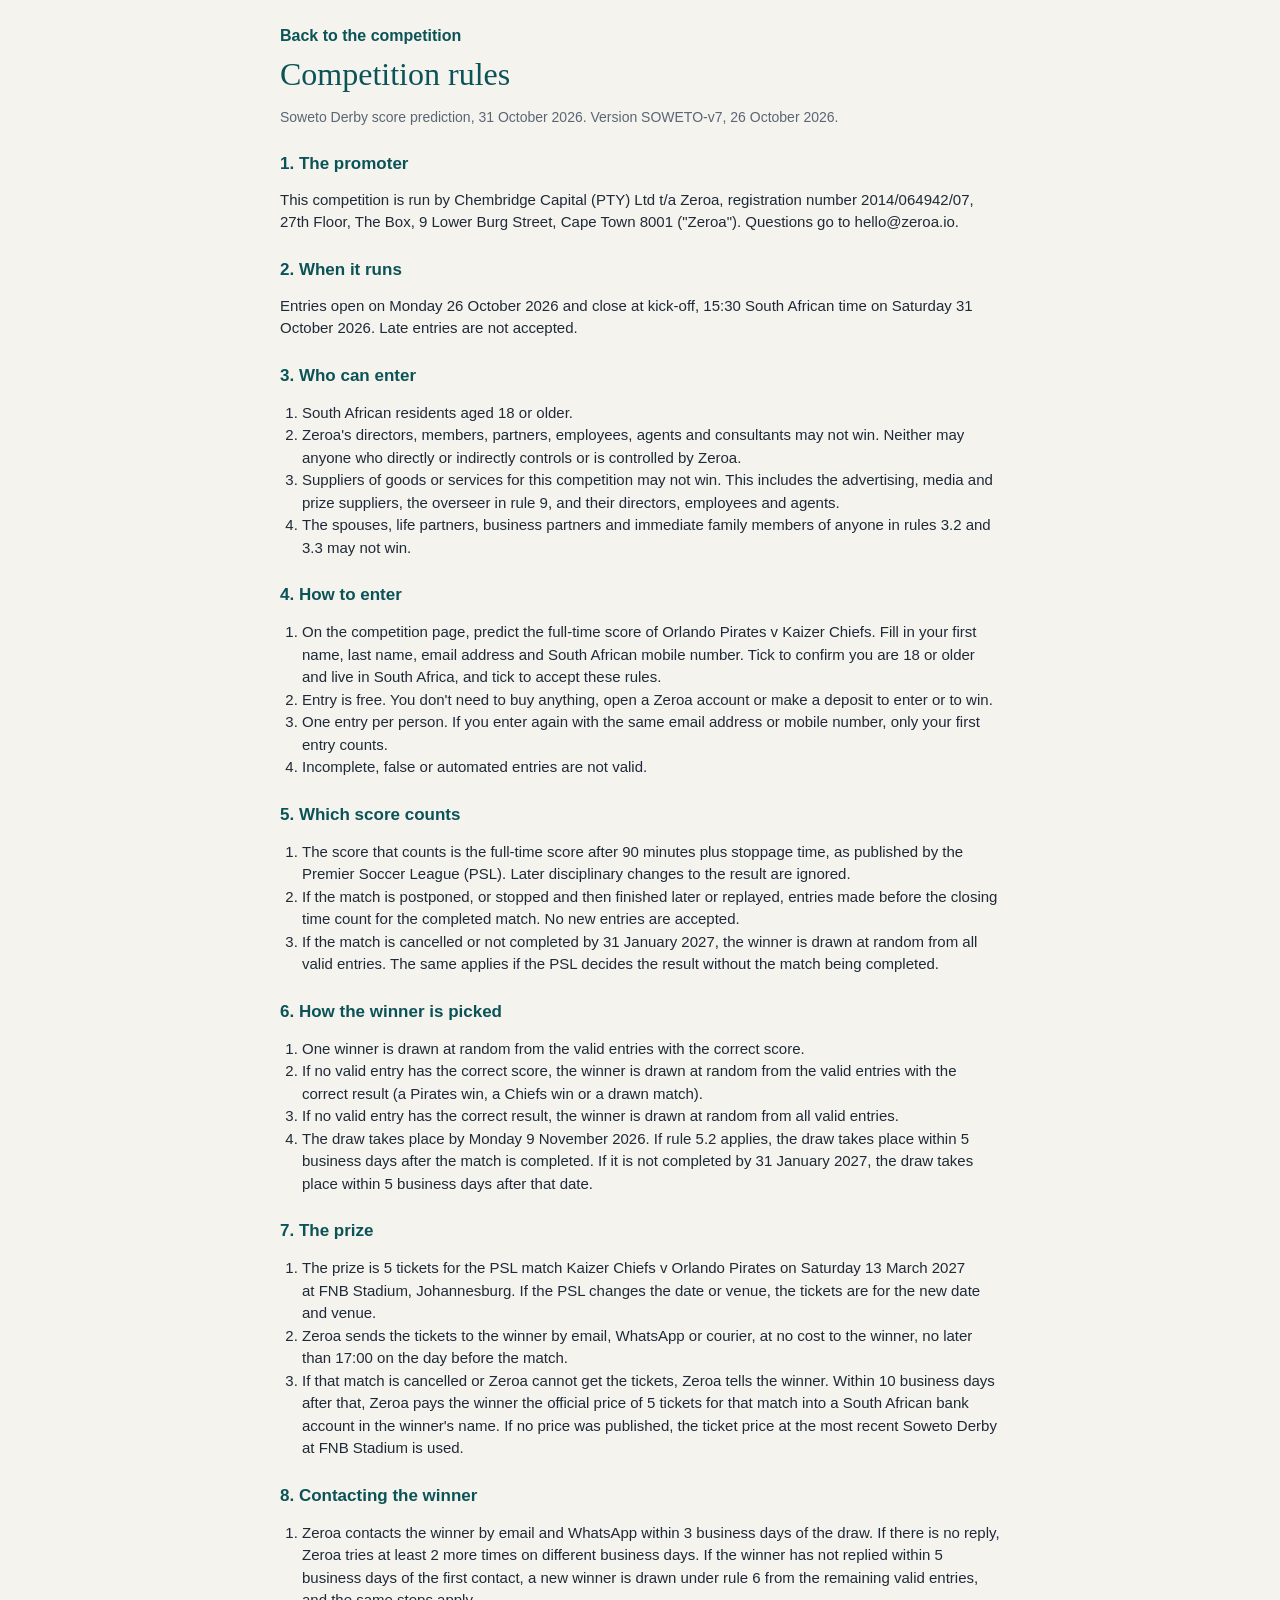
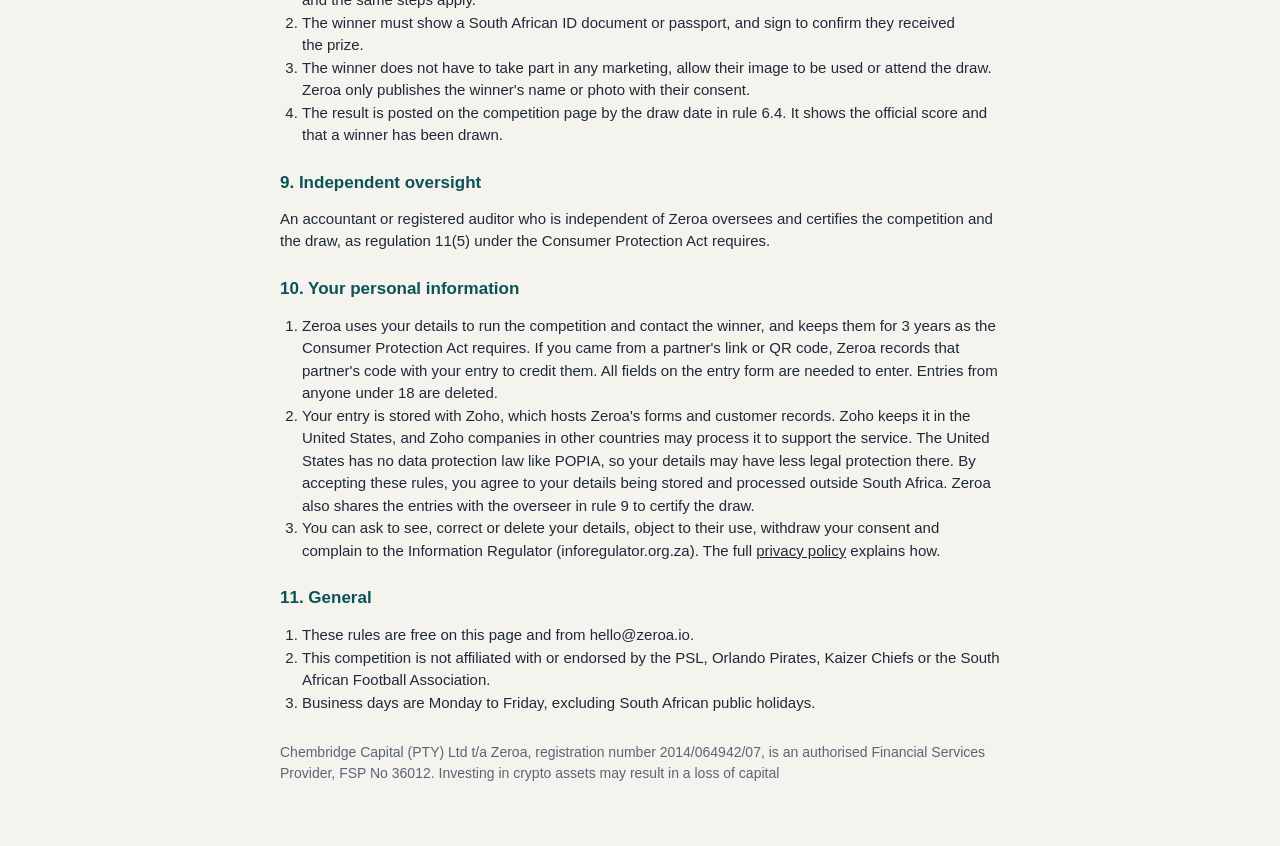
==== commit 600f29af: "Rules 7.1 and 7.3: drop the seat level from the public prize wording (Markus's call) Co-Authored-By:" ====
--- a/rules.html
+++ b/rules.html
@@ -52,9 +52,9 @@
 
     <h2>7. The prize</h2>
     <ol>
-      <li>The prize is 5 tickets in the most expensive seats available for the PSL match Kaizer Chiefs v Orlando Pirates on Saturday 13 March 2027 at FNB Stadium, Johannesburg. If the PSL changes the date or venue, the tickets are for the new date and venue.</li>
+      <li>The prize is 5 tickets for the PSL match Kaizer Chiefs v Orlando Pirates on Saturday 13 March 2027 at FNB Stadium, Johannesburg. If the PSL changes the date or venue, the tickets are for the new date and venue.</li>
       <li>Zeroa sends the tickets to the winner by email, WhatsApp or courier, at no cost to the winner, no later than 17:00 on the day before the match.</li>
-      <li>If that match is cancelled or Zeroa cannot get the tickets, Zeroa tells the winner. Within 10 business days after that, Zeroa pays the winner the official price of 5 tickets in those seats into a South African bank account in the winner's name. If no price was published, the price of those seats at the most recent Soweto Derby at FNB Stadium is used.</li>
+      <li>If that match is cancelled or Zeroa cannot get the tickets, Zeroa tells the winner. Within 10 business days after that, Zeroa pays the winner the official price of 5 tickets for that match into a South African bank account in the winner's name. If no price was published, the ticket price at the most recent Soweto Derby at FNB Stadium is used.</li>
     </ol>
 
     <h2>8. Contacting the winner</h2>
